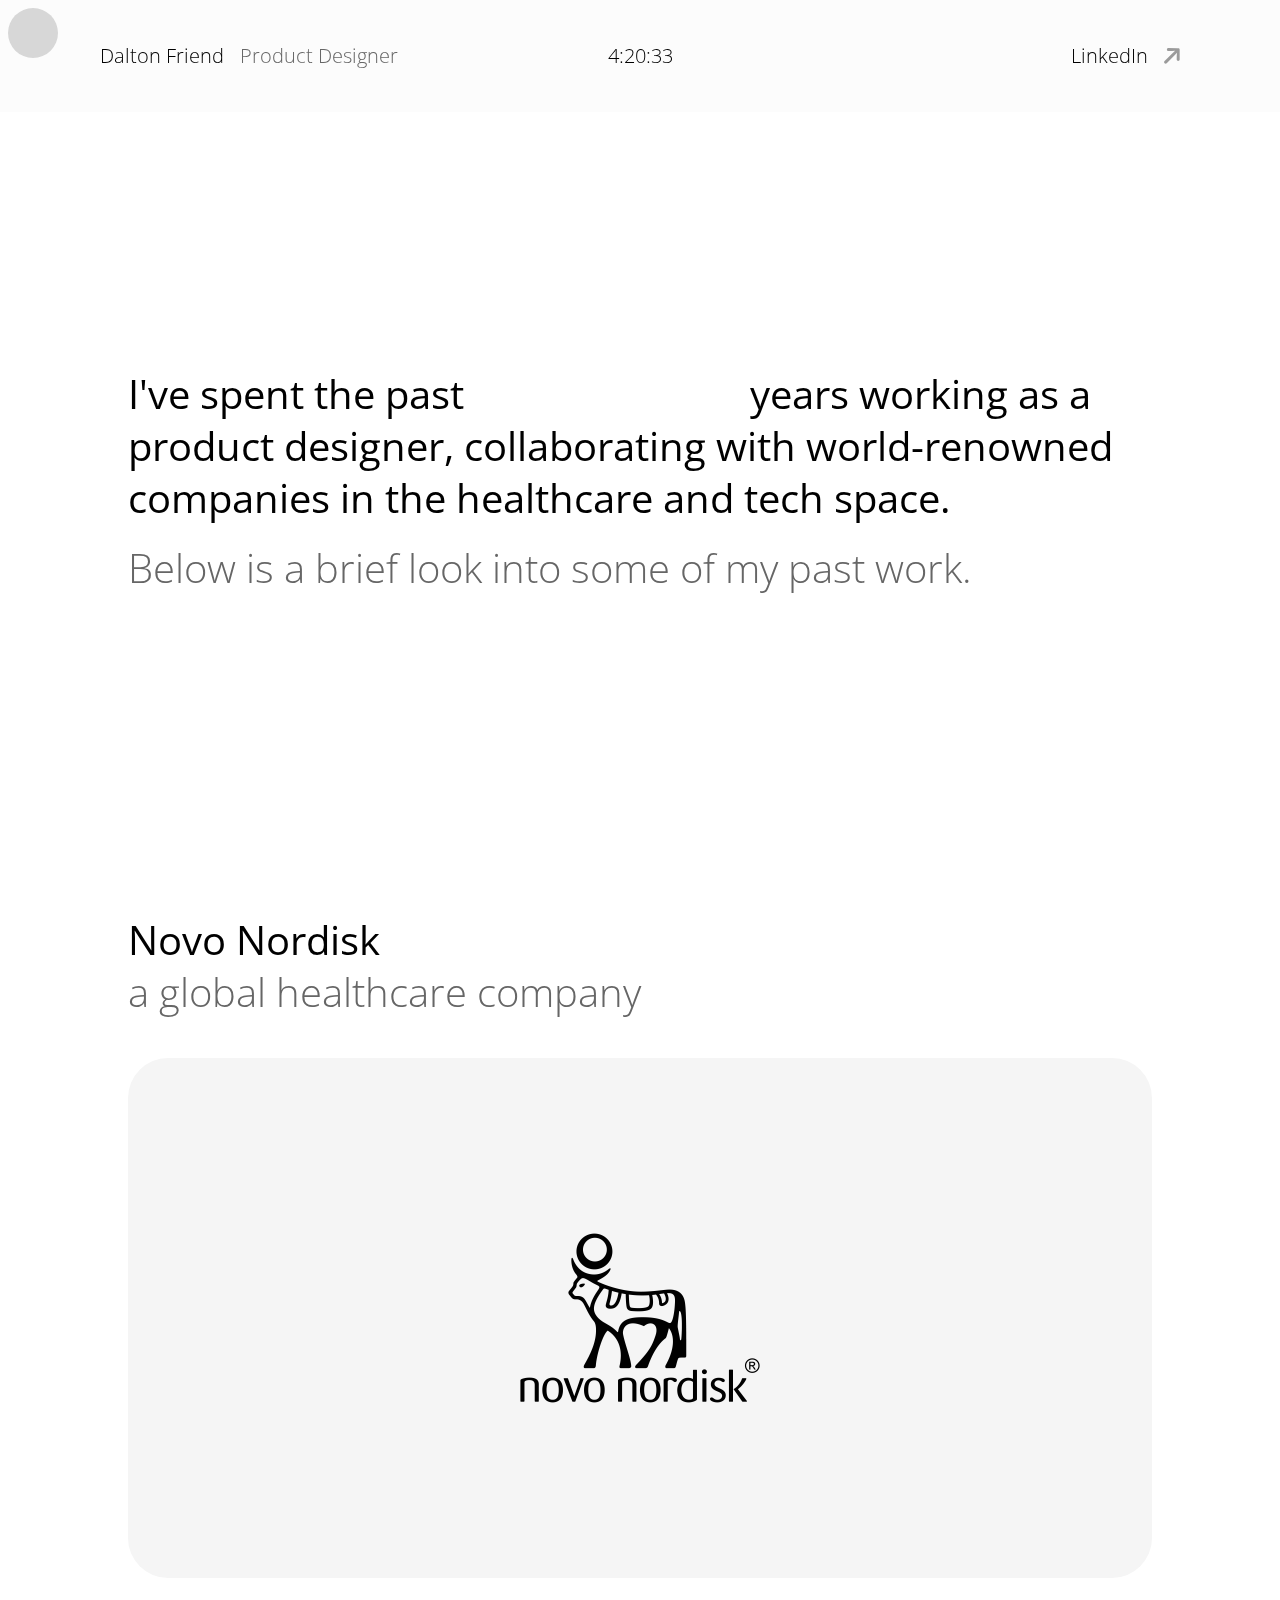
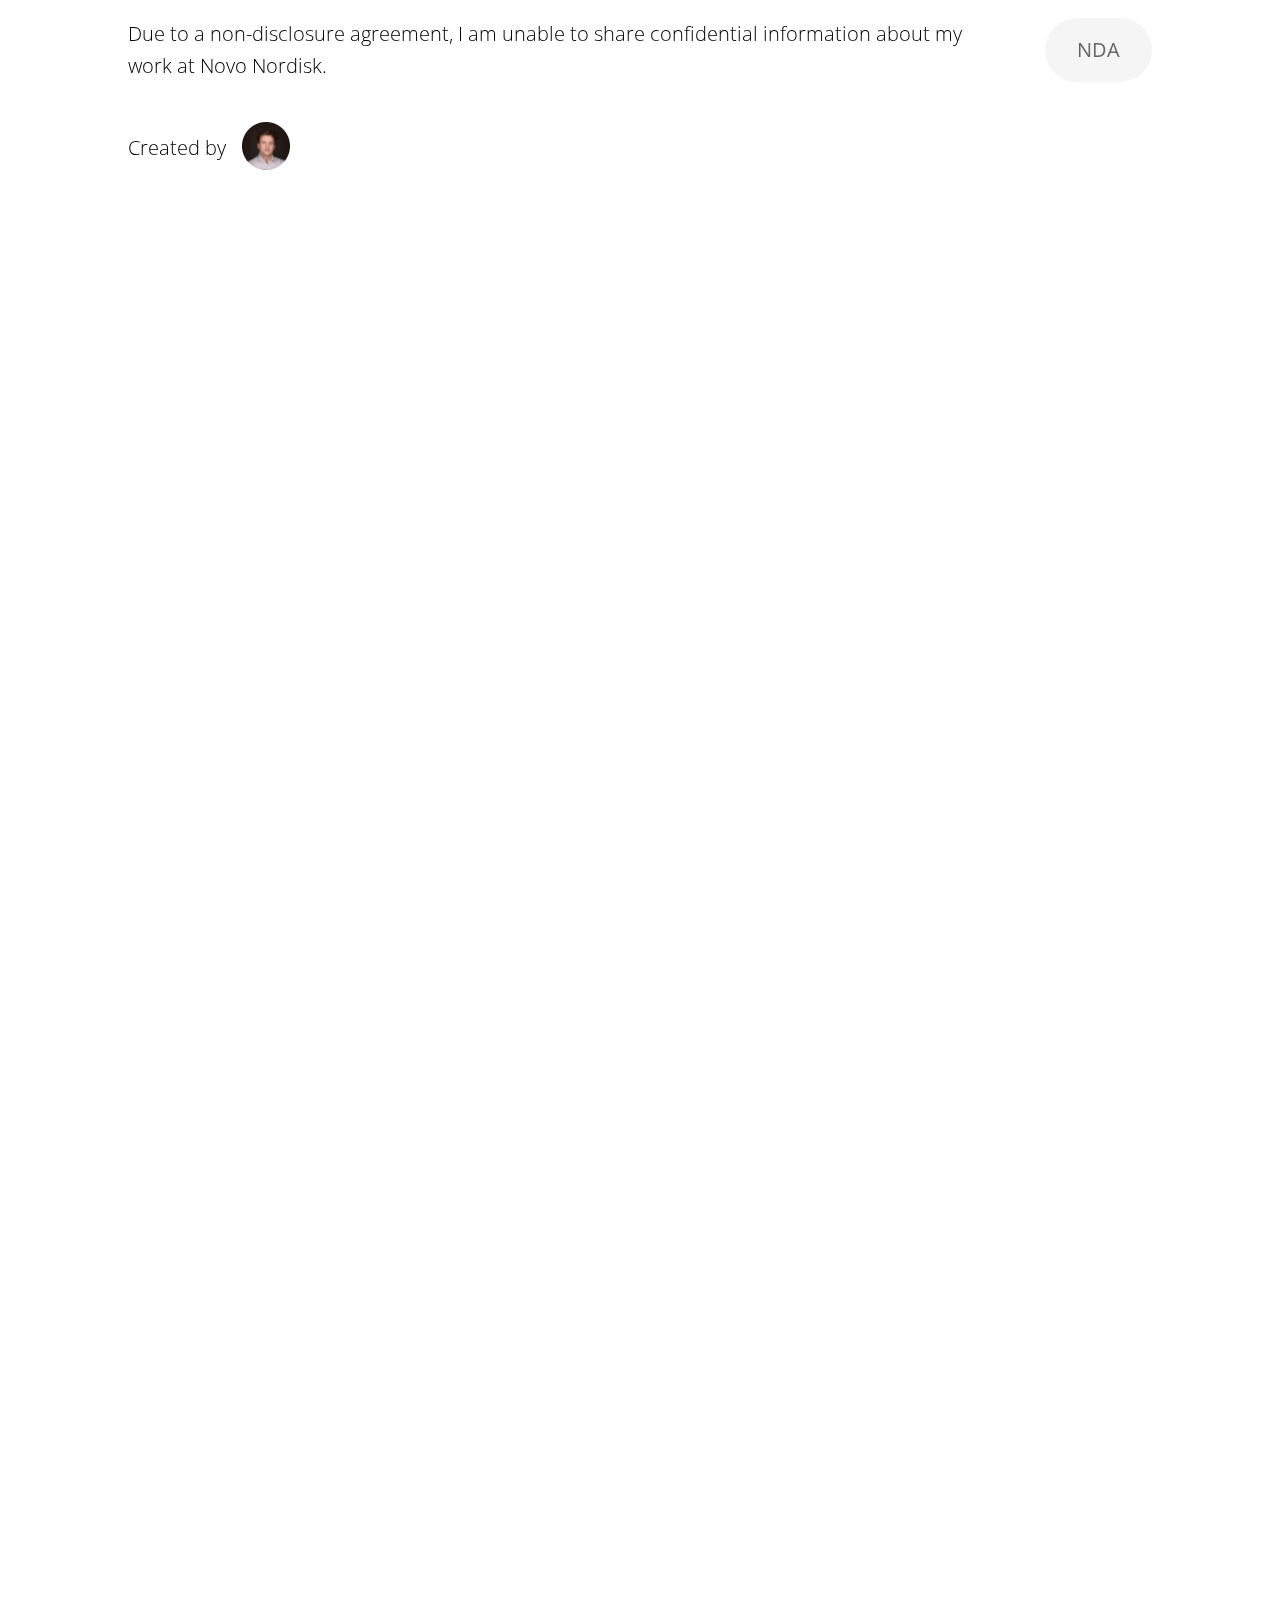
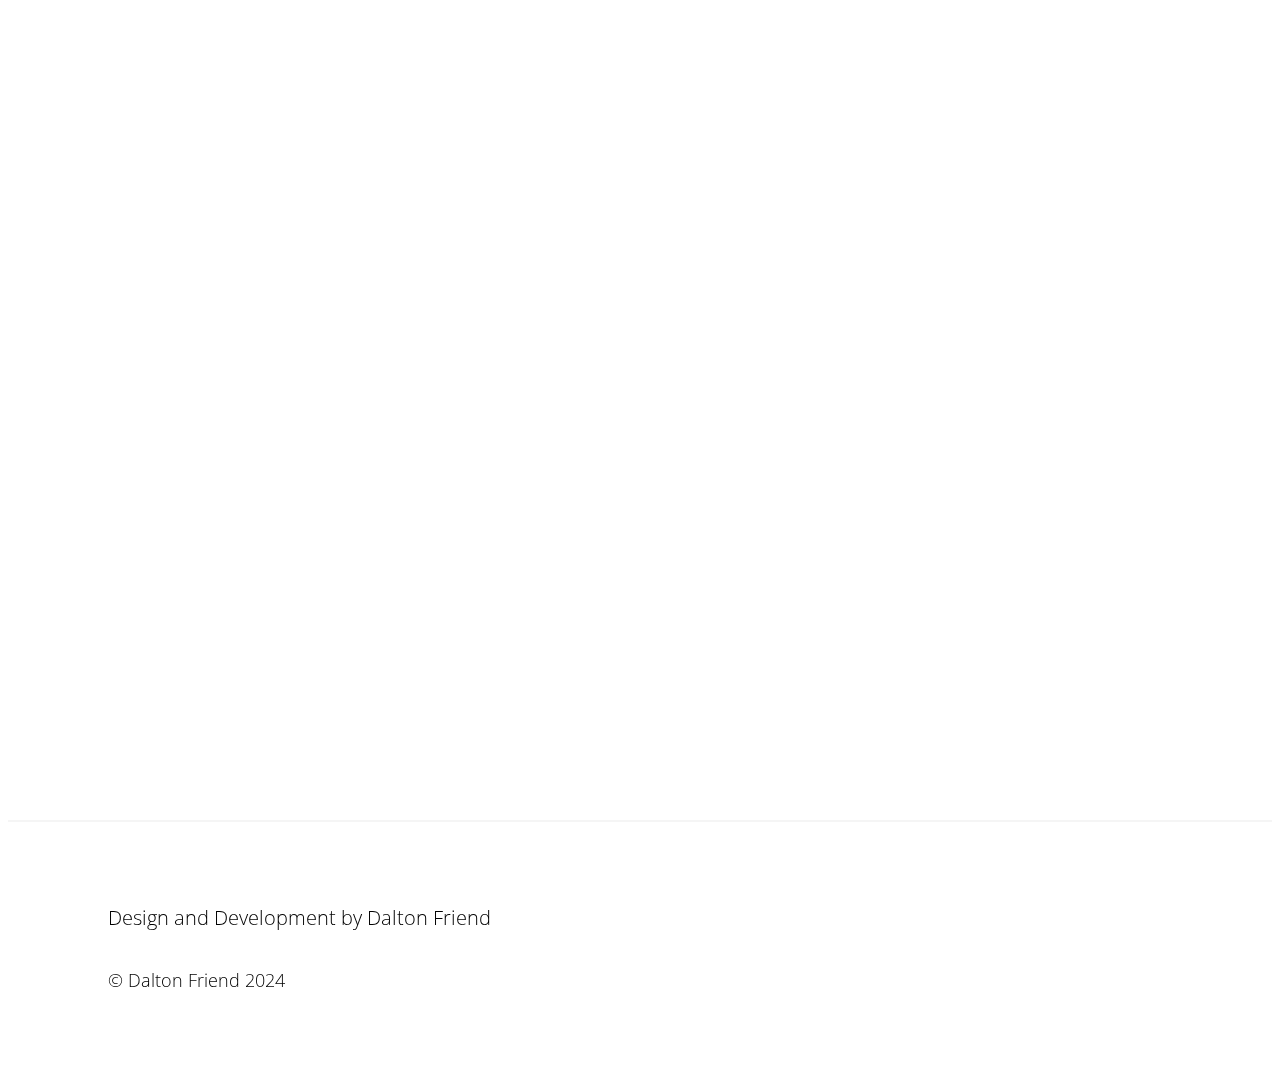
==== index.html @ 9b604842 "4.4" ====
<!DOCTYPE html>

<html lang="en-GB">
  <head>
    <!-- Google tag (gtag.js) -->
    <script
      async
      src="https://www.googletagmanager.com/gtag/js?id=G-5LF47D5W38"
    ></script>
    <script>
      window.dataLayer = window.dataLayer || [];
      function gtag() {
        dataLayer.push(arguments);
      }
      gtag("js", new Date());

      gtag("config", "G-5LF47D5W38");
    </script>

    <meta charset="utf-8" />
    <meta http-equiv="x-ua-compatible" content="ie=edge" />
    <meta name="viewport" content="width=device-width, initial-scale=1" />

    <title>Dalton Friend</title>
    <meta name="description" content="Dalton Friend, Product Designer" />
    <meta name="author" content="Dalton Friend" />
    <link rel="canonical" href="https://daltonfriend.co.uk" />

    <link rel="apple-touch-icon" sizes="180x180" href="General/df.svg" />
    <link rel="icon" type="image/png" sizes="32x32" href="General/df.svg" />
    <link rel="icon" type="image/png" sizes="16x16" href="General/df.svg" />
    <link rel="icon" type="image/png" href="General/df.svg" />
    <link rel="icon" href="General/df.svg">
    <link rel="icon" href="/df.ico" sizes="any">

    <!-- Preload CSS -->
    <link rel="preload" href="CSS.css" as="style" />

    <!-- CSS file -->
    <link rel="stylesheet" href="CSS.css" />

    <!-- Preload JS -->
    <link rel="preload" href="javascript.js" as="script" />

    <!-- Reference JS normally -->
    <script src="javascript.js"></script>

    <!-- Open Graph -->
    <meta property="og:title" content="Dalton Friend" />
    <meta property="og:description" content="Product Designer" />
    <meta property="og:image" content="placeholder" />
    <meta property="og:url" content="https://daltonfriend.co.uk" />
    <meta property="og:site_name" content="Dalton Friend" />

    <!-- Twitter -->
    <meta name="twitter:creator" content="@_DaltonFriend" />
    <meta name="twitter:card" content="summary_large_image" />
    <meta name="twitter:title" content="Dalton Friend" />
    <meta name="twitter:description" content="Product Designer" />
    <meta name="twitter:image" content="placeholder" />

    <!-- LinkedIn -->
    <meta property="linkedin:title" content="Dalton Friend" />
    <meta property="linkedin:image" content="placeholder" />

    <!-- Stylesheet -->
    <link rel="stylesheet" href="CSS.css" />
    <link rel="stylesheet" href="https://unpkg.com/aos@next/dist/aos.css" />
    <script src="./javascript.js"></script>
  </head>

  <body onload="startTime()">
    <div id="circle"></div>

    <header class="header_main">
    <header class="header" aria-labelledby="clock" data-aos="fade-up">
      <div class="header_container" style="display: flex; gap: 16px;">
        <h6 class="black">Dalton Friend</h6>
        <h6 class="dark-grey">Product Designer</h6>
      </div>
      <div class="header_container">
        <div class="header_clock" role="time">
          <time id="time"></time>
        </div>
      </div>
      <div class="header_container" style="float: right">
        <div class="social_container" style="float: right">
          <a
          href="https://uk.linkedin.com/in/daltonfriend"
          id="linkedin-profile"
          target="_blank"
          aria-label="Link to my LinkedIn profile"
          title="Dalton's LinkedIn">
          
            <h6 class="black">LinkedIn</h6>
          </a>

          <div class="arrow_container">
            <img
              class="arrow"
              src="General/arrow.svg"
              alt="External link indicator"
            />
          </div>
        </div>
      </div>
    </header>
  </header>

    <!-- Portfolio -->

    <div class="portfolio" data-aos="zoom-in">
      <div class="intro_title">
        <h1 class="black">I've spent the past <span id="counter"></span> years working as a product designer, collaborating with world-renowned companies in the healthcare and tech space.</h1>
        <script>
                // Counter
                function createCounter() {
  // Set the starting date and time
  const startTime = new Date(2021, 0, 1);

  // Get the current date and time
  const currentTime = new Date();

  // Calculate the difference between current time and start time
  const timeElapsed = currentTime - startTime;

  // Extract individual units (years, months, days, hours, minutes, seconds)
  const years = Math.floor(timeElapsed / (1000 * 60 * 60 * 24 * 365));
  const months = Math.floor((timeElapsed % (1000 * 60 * 60 * 24 * 365)) / (1000 * 60 * 60 * 24 * 30));
  const days = Math.floor((timeElapsed % (1000 * 60 * 60 * 24 * 365)) / (1000 * 60 * 60 * 24));
  const hours = Math.floor((timeElapsed % (1000 * 60 * 60 * 24)) / (1000 * 60 * 60));
  const minutes = Math.floor((timeElapsed % (1000 * 60 * 60)) / (1000 * 60));
  const seconds = Math.floor((timeElapsed % (1000 * 60)) / 1000);

  // Helper function to pad numbers with leading zero if they are less than 10
  const padWithZero = (num) => (num < 10 ? `0${num}` : num);

  // Return the counter string in the format "YYYY,MM,DD,HH,MM,SS"
  return `${years}.${months}${padWithZero(days)}${padWithZero(hours)}${padWithZero(minutes)}${padWithZero(seconds)}`;
}

const counterElement = document.getElementById("counter");

// Update the counter element every second with a separate function
const updateCounter = () => {
  const counterValue = createCounter();
  counterElement.textContent = counterValue;
};

setInterval(updateCounter, 1000);

        </script>
        
        <br>
        <h1 class="dark-grey">Below is a brief look into some of my past work.</h1>
      </div>
      </div>

    <!-- Novo Nordisk -->

    <div class="portfolio" data-aos="zoom-in">
      <div class="intro_title">
        <h1 class="black">Novo Nordisk</h1>
        <h1 class="dark-grey">a global healthcare company</h1>
      </div>

      <img src="General/image-4.png" alt="Novo Image" class="logo_only" id="logo_only"/>

      <div class="content_container">
      <!--   <div class="company_logo">
          <img
            src="General/novologo.svg"
            alt="Novo Nordisk Project Logo"
            object-fit:
            cover;
          />
        </div> -->

        <div class="copy_container">
          <h6>
            Due to a non-disclosure agreement, I am unable to share confidential
            information about my work at Novo Nordisk.
          </h6>

          <div class="created_by_container">
            <h6>Created by</h6>
            <div class="created_by_profile">
              <a href="https://uk.linkedin.com/in/daltonfriend" target="_blank">
                <img
                  src="General/Profile1.png"
                  alt="Dalton"
                  class="profile_pictures"
                  aria-label="Link to my LinkedIn profile"
                />
              </a>
            </div>
          </div>
        </div>

        <button id="ndaButton">NDA</button>

      </div>
    </div>

    <!-- Adaki -->

    <div class="portfolio" data-aos="zoom-in">
      <div class="intro_title">
        <h1 class="black">Adaki</h1>
        <h1 class="dark-grey">
          a web 3 brand and NFT platform built on the Cardano blockchain
        </h1>
      </div>

      <a href="https://dashboard.adaki.io" target="_blank">
        <img src="General/adakihome.png" alt="Adaki Image" class="image_only" />
      </a>

      <div class="content_container">
       <!--  <div class="company_logo">
          <a href="https://dashboard.adaki.io" target="_blank">
            <img src="General/adakilogo.png" alt="Adaki" class="company_logo" />
          </a>
        </div> -->

        <div class="copy_container">
          <h6>
            Significantly enhanced Adaki's valuation and user experience,
            leading initiatives across onboarding, website redesign, staking,
            and game development, driving substantial engagement and brand
            growth.
          </h6>

          <div class="created_by_container">
            <h6>Created by</h6>
            <div class="created_by_profile">
              <a href="https://uk.linkedin.com/in/daltonfriend" target="_blank">
                <img
                  src="General/Profile1.png"
                  alt="Dalton"
                  class="profile_pictures"
                  aria-label="Link to my LinkedIn profile"
                />
              </a>

              <a
                href="https://www.linkedin.com/in/jamesrobertsscott/"
                target="_blank"
              >
                <img
                  src="General/profile2.png"
                  alt="James"
                  class="profile_pictures"
                  object-fit:
                  cover;
                />
              </a>
              <img
                src="General/Profile3.png"
                alt="Michael"
                class="profile_pictures"
                object-fit:
                cover;
              />
            </div>
          </div>
        </div>

        <a href="https://dashboard.adaki.io" target="_blank"
          ><button>Website</button></a
        >
      </div>
    </div>

    <!-- Becton Dickinson -->

    <div class="portfolio" data-aos="zoom-in">
      <div class="intro_title">
        <h1 class="black">Becton Dickinson</h1>
        <h1 class="dark-grey">is a global healthcare technology company</h1>
      </div>

      <a
        href="https://eu.bd.com/emea-peripheral-interventions/workstation/peripheral-arterial-disease/product-selector/index.html"
        target="_blank"
      >
        <img
          src="General/bdpad.png"
          alt="Becton Dickinson Image"
          class="image_only"
        />
      </a>

      <div class="content_container">
       <!--  <div class="company_logo">
          <a
            href="https://eu.bd.com/emea-peripheral-interventions/workstation/peripheral-arterial-disease/product-selector/index.html"
            target="_blank"
          >
            <img
              src="General/bdlogo.svg"
              alt="Becton Dickinson"
              object-fit:
              cover;
            />
          </a>
        </div> -->

        <div class="copy_container">
          <h6>
            Due to a non-disclosure agreement, I am unable to share confidential
            information about my work at Becton Dickinson.
          </h6>

          <div class="created_by_container">
            <h6>Created by</h6>
            <div class="created_by_profile">
              <a href="https://uk.linkedin.com/in/daltonfriend" target="_blank">
                <img
                  src="General/Profile1.png"
                  alt="Dalton"
                  class="profile_pictures"
                  aria-label="Link to my LinkedIn profile"
                />
              </a>

              <a
                href="https://www.linkedin.com/in/jamesrobertsscott/"
                target="_blank"
              >
                <img
                  src="General/profile2.png"
                  alt="James"
                  class="profile_pictures"
                />
              </a>
            </div>
          </div>
        </div>

        <a
          href="https://eu.bd.com/emea-peripheral-interventions/workstation/peripheral-arterial-disease/product-selector/index.html"
          target="_blank"
          ><button>Website</button></a
        >
      </div>
    </div>

    <!-- Cherry -->

    <div class="portfolio" data-aos="zoom-in">
      <div class="intro_title">
        <h1 class="black">Pico (Cherry)</h1>
        <h1 class="dark-grey">is a timesheet management app</h1>
      </div>

      <img src="General/image-1.png" alt="Cherry Image" class="logo_only" />

      <div class="content_container">
       <!--  <div class="company_logo">
          <img src="General/cherrylogo.svg" alt="Cherry" object-fit: cover; />
        </div> -->

        <div class="copy_container">
          <h6>
            Due to a non-disclosure agreement, I am unable to share confidential
            information about my work at Cherry.
          </h6>

          <div class="created_by_container">
            <h6>Created by</h6>
            <div class="created_by_profile">
              <a href="https://uk.linkedin.com/in/daltonfriend" target="_blank">
                <img
                  src="General/Profile1.png"
                  alt="Dalton"
                  class="profile_pictures"
                  aria-label="Link to my LinkedIn profile"
                />
              </a>
            </div>
          </div>
        </div>

        <button id="ndaButton">NDA</button>
      </div>
    </div>

    <!-- CSL Vifor -->

    <div class="portfolio" data-aos="zoom-in">
      <div class="intro_title">
        <h1 class="black">CSL Vifor</h1>
        <h1 class="dark-grey">
          is a global specialty pharmaceuticals company
        </h1>
      </div>

      <img src="General/image-2.png" alt="CSL Vifor Image" class="logo_only" />

      <div class="content_container">
       <!--  <div class="company_logo">
          <img
            src="General/cslviforlogo.svg"
            alt="CSL Vifor"
            object-fit:
            cover;
          />
        </div> -->

        <div class="copy_container">
          <h6>
            Due to a non-disclosure agreement, I am unable to share confidential
            information about my work at CSL Vifor.
          </h6>

          <div class="created_by_container">
            <h6>Created by</h6>
            <div class="created_by_profile">
              <a href="https://uk.linkedin.com/in/daltonfriend" target="_blank">
                <img
                  src="General/Profile1.png"
                  alt="Dalton"
                  class="profile_pictures"
                  aria-label="Link to my LinkedIn profile"
                />
              </a>
            </div>
          </div>
        </div>

        <button id="ndaButton">NDA</button>
      </div>
    </div>

    <!-- Eisai -->

    <div class="portfolio" data-aos="zoom-in">
      <div class="intro_title">
        <h1 class="black">Eisai</h1>
        <h1 class="dark-grey">
          is a global leading research-based pharmaceutical company 
        </h1>
      </div>

      <img src="General/image-3.png" alt="Eisai Image" class="logo_only" />

      <div class="content_container">
     <!--    <div class="company_logo">
          <img src="General/Eisailogo.svg" alt="Eisai" object-fit: cover; />
        </div> -->

        <div class="copy_container">
          <h6>
            Due to a non-disclosure agreement, I am unable to share confidential
            information about my work at Eisai.
          </h6>

          <div class="created_by_container">
            <h6>Created by</h6>
            <div class="created_by_profile">
              <a href="https://uk.linkedin.com/in/daltonfriend" target="_blank">
                <img
                  src="General/Profile1.png"
                  alt="Dalton"
                  class="profile_pictures"
                  aria-label="Link to my LinkedIn profile"
                />
              </a>
            </div>
          </div>
        </div>

        <button id="ndaButton">NDA</button>
      </div>
    </div>

    <!-- Thank you for reading section -->

    <section
      class="outro"
      role="region"
      aria-label="Outro Section"
      data-aos="fade-up"
    >
      <h2>
        Thank you for reading. If you would like to discuss more, share
        feedback, or ask any questions, please get in touch.
      </h2>

      <h6>Contact me on LinkedIn for access to my CV and portfolio of work.</h6>
    </section>

    <!-- Footer -->

    <header class="footer">
      <div class="footer_horizontal_container">
        <div class="container_left">
          <h6>Design and Development by Dalton Friend</h6>
        </div>
      </div>

      <div class="footer_vertical_container">
        <p>© Dalton Friend 2024</p>
      </div>
    </header>

    <script src="https://unpkg.com/aos@next/dist/aos.js"></script>
    <script>
      AOS.init({
        duration: 1400,
        once: true,
      });
    </script>
  </body>
</html>
---- CSS.css ----
@import url("https://fonts.googleapis.com/css?family=Open+Sans");

.viewport {
  -webkit-transform: translatez(0);
  -moz-transform: translatez(0);
  -ms-transform: translatez(0);
  -o-transform: translatez(0);
  transform: translatez(0);
}

body {
  user-select: none; /* Disable text selection */
  -moz-user-select: none;
  -webkit-user-select: none;
  -ms-user-select: none;
  pointer-events: none; /* Disable user interaction */
}

body {
  cursor: none !important;
}

html {
  cursor: none !important;
}

a {
  cursor: none !important;
}

:root {
  --white: #ffffff;
  --black: #000000;
  --dark-grey: #666666;
  --warm-grey: #f5f5f5;
  --mid-grey: #e8e8e8;
  --light-grey: #cccccc;
  --green: #30d158;
  --international-orange: #ff4f00;
  --blue: #007aff;
}

@supports (color: color(display-p3 1 1 1)) {
  :root {
    --white: color(display-p3 1 1 1);
    --black: color(display-p3 0 0 0);
    --dark-grey: color(display-p3 0.4 0.4 0.4);
    --warm-grey: color(
      display-p3 0.96078431372549 0.96078431372549 0.96078431372549
    );
    --mid-grey: color(display-p3 0.90980382 0.90980382 0.90980382);
    --light-grey: color(display-p3 0.8 0.8 0.8);
    --green: color(display-p3 0.18823529 0.819607843137255 0.345098039215686);
    --international-orange: color(display-p3 1 0.309803921568627 0);
    --blue: color(display-p3 0 0.443137254901961 0.964705882352941);
  }
}

/* Styling the cursor circle */
#circle {
  position: fixed;
  width: 50px;
  height: 50px;
  border-radius: 50%;
  pointer-events: none;
  transition: transform 0.4s ease; /* Added transition property */
  backdrop-filter: invert(15%) blur(10px);
  -webkit-backdrop-filter: invert(15%) blur(10px);
}

/* Font styles */
/*
* {
  margin: 0;
  padding: 0;
}
*/

h1 {
  font-family: -apple-system, Open Sans;
  font-weight: 400;
  font-style: normal;
  font-size: 40px;
  line-height: 52px;
  -webkit-transform: perspective(1px) translateZ(0);
  transform: perspective(1px) translateZ(0);
  box-shadow: 0 0 1px rgba(0, 0, 0, 0);
  -webkit-transition-duration: 0.3s;
  transition-duration: 0.3s;
  -webkit-transition-property: transform;
  transition-property: transform;
  padding: 0;
  margin: 0;
}
/*
h1:hover,
h1:focus,
h1:active {
  -webkit-transform: scale(1.02);
  transform: scale(1.02);
} */

h1.black {
  color: var(--black);
}

h1.dark-grey {
  color: var(--dark-grey);
  font-weight: 300;
}

h2 {
  font-family: -apple-system, Open Sans;
  font-weight: 300;
  font-style: normal;
  font-size: 32px;
  line-height: 48px;
  color: var(--black);
  padding: 0;
  margin: 0;
}

h5 {
  font-family: -apple-system, Open Sans;
  font-weight: 400;
  font-style: normal;
  font-size: 20px;
  line-height: 32px;
  color: var(--black);
  padding: 0;
  margin: 0;
}

h6 {
  font-family: -apple-system, Open Sans;
  font-weight: 300;
  font-style: normal;
  font-size: 20px;
  line-height: 32px;
  color: var(--black);
  padding: 0;
  margin: 0;
}

h6.bold {
  font-family: -apple-system, Open Sans;
  font-weight: 600;
  font-style: normal;
  font-size: 20px;
  line-height: 32px;
  color: var(--black);
  padding: 0;
  margin: 0;
}

h6.blue {
  color: var(--blue);
}

h6.dark-grey {
  color: var(--dark-grey);
}

p {
  font-family: -apple-system, Open Sans;
  text-align: left;
  font-weight: 200;
  font-style: normal;
  font-size: 18px;
  line-height: 28px;
  color: var(--black);
  text-decoration: none;
  padding: 0;
  margin: 0;
}

p.dark-grey {
  color: var(--dark-grey);
}

#counter {
  display: inline-block;
  width: 265px; /* Set a fixed width for the counter */
  text-align: center;
  padding-left: 1px;

}

/* Header */

.header_main {
  padding-top: 160px; /* Adjust this value to match your header's height */
}

.header {
  display: flex;
  flex-direction: row;
  align-items: flex-start;
  padding: 40px 100px 40px;
  width: calc(100% - 200px); /* Adjust for 100px padding on each side */
  position: fixed;
  top: 0;
  left: 0;
  z-index: 1000; /* Ensures the header is above other content */
  backdrop-filter: invert(1%) blur(10px);
  -webkit-backdrop-filter: invert(1%) blur(10px); /* For Safari */
}

.header_container {
  width: 100%;
  position: relative;
}

.header_clock {
  float: center;
  width: 100%;
  text-align: center;
  font-family: -apple-system, Open Sans;
  font-weight: 300;
  font-style: normal;
  font-size: 20px;
  color: var(--black);
  line-height: 32px;
}

/* Introduction paragraph */

.intro_title {
  flex-direction: column;
  align-items: flex-start;
  width: 100%;
}

/* Portfolio */

.portfolio {
  display: flex;
  flex-direction: column;
  align-items: flex-start;
  padding: 200px 200px 120px 200px;
  width: 1040px;
  gap: 40px;
  overflow: hidden;
  margin: auto;
}

button {
  display: flex;
  padding: 16px 32px;
  align-items: flex-start;
  gap: 10px;
  border-radius: 100px;
  background: var(--warm-grey);
  border: none;
  font-family: -apple-system, Open Sans;
  font-weight: 400;
  font-style: normal;
  font-size: 20px;
  line-height: 32px;
  color: var(--dark-grey);
  cursor: none;
}

@keyframes wobble {
  0% { transform: translateX(0%); }
  15% { transform: translateX(-25%) rotate(-5deg); }
  30% { transform: translateX(20%) rotate(3deg); }
  45% { transform: translateX(-15%) rotate(-3deg); }
  60% { transform: translateX(10%) rotate(2deg); }
  75% { transform: translateX(-5%) rotate(-1deg); }
  100% { transform: translateX(0%); }
}

#ndaButton:hover, #ndaButton.animate {
  animation: wobble 1.0s ease;
}

button:hover {
  color: var(--black);
}

.company_logo {
  display: flex;
  width: 80px;
  height: 80px;
  object-fit: cover;
}

.created_by_profile {
  display: flex;
  flex-direction: column;
  justify-content: center;
  align-items: center;
  gap: 6px;
  object-fit: cover;
}

.profile_pictures {
  width: 48px;
  height: 48px;
  object-fit: cover;
}

.image_only {
  border-radius: 40px;
  max-width: 100%;
  height: auto;
  object-fit: cover;
}

.image_only {
  transition: transform 0.3s ease; /* Smooth transition for transform property */
  display: inline-block; /* Ensures transform applies as expected */
}

.image_only:hover {
  transform: scale(1.01); /* Slightly enlarges the image */
}

.logo_only {
  border-radius: 40px;
  max-width: 100%;
  height: 520px;
  object-fit: cover;
  transition: transform 0.3s ease; /* Smooth transition for transform property */
  display: inline-block; /* Ensures transform applies as expected */
}

.logo_only:hover {
  transform: scale(1.01); /* Slightly enlarges the image */
}

/* Increase specificity for animation styles */
.logo_only.animate {
  animation: wobble 1s ease-in-out;
  animation-fill-mode: forwards;
  pointer-events: none; /* Disable pointer events during animation */
}

.content_container {
  display: flex;
  align-items: flex-start;
  gap: 40px;
  align-self: stretch;
}

.copy_container {
  display: flex;
  flex-direction: column;
  align-items: flex-start;
  gap: 40px;
  flex: 1 0 0;
  width: auto;
}

.created_by_container {
  display: flex;
  align-items: center;
  gap: 16px;
}

.created_by_profile {
  display: flex;
  flex-direction: row;
  align-items: flex-start;
  width: auto;
  gap: 16px;
}

.created_by_profile img {
  transition: transform 0.4s ease-in-out; /* Define transition properties */
}

.created_by_profile img:hover {
  transform: translateY(-8px); /* Move up -8px on hover */
}

.card_image-hover-zoom {
  filter: invert(0%) sepia(0%) saturate(0%) hue-rotate(227deg) brightness(98%)
    contrast(98%);
}

/* Thank you for reading section */

.outro {
  display: flex;
  flex-direction: column;
  align-items: flex-start;
  padding: 120px 0px 120px 100px;
  gap: 32px;
  width: 800px;
}

/* Footer */

.footer {
  display: flex;
  flex-direction: column;
  align-items: flex-start;
  padding: 80px 100px;
  border-top: 2px solid var(--warm-grey);
  gap: 32px;
}

.footer_horizontal_container {
  width: 100%;
}

.social_container {
  display: flex;
  align-items: center;
  gap: 16px;
}

.arrow_container {
  display: flex;
  justify-content: center;
  align-items: center;
  transition: transform 0.3s ease;
  border-radius: 0;
}

.arrow {
  width: 16px;
  height: 16px;
  transform: rotate(0deg);
  transition: transform 0.3s ease;
  border-radius: 0;
  filter: invert(38%) sepia(15%) saturate(0%) hue-rotate(262deg)
    brightness(101%) contrast(100%);
}

a:link {
  text-decoration: none;
}

.social_container:hover .dark-grey {
  color: var(--blue);
}

.social_container:hover .arrow_container {
  transform: rotate(45deg);
}

.social_container:hover .arrow {
  filter: invert(36%) sepia(39%) saturate(7275%) hue-rotate(200deg)
    brightness(102%) contrast(104%);
}

.social_container:hover .arrow_container .arrow {
  transition: color 0.2s ease-in-out;
  color: var(--blue);
}

.footer_vertical_container {
  width: 100%;
  gap: 32px;
  display: flex;
  flex-direction: column;
}

@media all and (min-width: 845px) and (max-width: 1366px) {
  /* Introduction paragraph */

  /* Portfolio */

  .portfolio {
    display: flex;
    flex-direction: column;
    align-items: flex-start;
    padding: 200px 120px 120px 120px;
    gap: 40px;
    overflow: hidden;
    margin: auto;
    width: auto;
  }

  .image_only {
    max-width: 100%;
  }

  /* Thank you for reading section */

  /* Footer */
}

@media all and (min-width: 300px) and (max-width: 844px) {
  /* Introduction paragraph */

  #circle {
display: none;
visibility: hidden;
  }

  .header {
    display: flex;
    flex-direction: column;
    align-items: flex-start;
    padding: 20px 20px;
    width: calc(100% - 40px); /* Adjust for 100px padding on each side */
  }

  .header_container {
    width: auto;
    position: relative;
    margin: inherit;

  }

  #counter {
    display: inline-block;
    width: 265px; /* Set a fixed width for the counter */
    text-align: left;
    padding-left: 0px;
  }

  .intro {
    padding: 80px 20px 80px 20px;
  }

  .intro_container {
    display: flex;
    flex-direction: column;
    align-items: flex-start;
    gap: 60px;
  }

  .intro_summary {
    padding: 0px;
    border-radius: none;
    border: none;
    max-width: none;
  }

  /* Portfolio */

  .portfolio {
    display: flex;
    flex-direction: column;
    align-items: flex-start;
    padding: 80px 20px 0px 20px;
    width: auto;
  }

  .image_only {
    max-width: 100%;
    border-radius: 20px;
  }

  .logo_only {
    border-radius: 20px;
    max-width: 100%;
    height: auto;
    object-fit: cover;
  }
  
  .content_container {
    display: flex;
    flex-direction: column;
    align-items: flex-start;
    gap: 24px;
    align-self: stretch;
  }

  /* Thank you for reading section */

  .outro {
    padding: 120px 20px 120px 20px;
    max-width: fit-content;
  }

  /* Footer */

  .footer {
    display: flex;
    flex-direction: column;
    align-items: flex-start;
    padding: 60px 20px;
  }

  .footer_horizontal_container {
    display: flex;
    gap: 32px;
    flex-direction: column;
    align-items: flex-start;
  }

  .container_right {
    flex-wrap: wrap;
    gap: 32px;
  }
}
---- CSS.css ----
@import url("https://fonts.googleapis.com/css?family=Open+Sans");

.viewport {
  -webkit-transform: translatez(0);
  -moz-transform: translatez(0);
  -ms-transform: translatez(0);
  -o-transform: translatez(0);
  transform: translatez(0);
}

body {
  user-select: none; /* Disable text selection */
  -moz-user-select: none;
  -webkit-user-select: none;
  -ms-user-select: none;
  pointer-events: none; /* Disable user interaction */
}

body {
  cursor: none !important;
}

html {
  cursor: none !important;
}

a {
  cursor: none !important;
}

:root {
  --white: #ffffff;
  --black: #000000;
  --dark-grey: #666666;
  --warm-grey: #f5f5f5;
  --mid-grey: #e8e8e8;
  --light-grey: #cccccc;
  --green: #30d158;
  --international-orange: #ff4f00;
  --blue: #007aff;
}

@supports (color: color(display-p3 1 1 1)) {
  :root {
    --white: color(display-p3 1 1 1);
    --black: color(display-p3 0 0 0);
    --dark-grey: color(display-p3 0.4 0.4 0.4);
    --warm-grey: color(
      display-p3 0.96078431372549 0.96078431372549 0.96078431372549
    );
    --mid-grey: color(display-p3 0.90980382 0.90980382 0.90980382);
    --light-grey: color(display-p3 0.8 0.8 0.8);
    --green: color(display-p3 0.18823529 0.819607843137255 0.345098039215686);
    --international-orange: color(display-p3 1 0.309803921568627 0);
    --blue: color(display-p3 0 0.443137254901961 0.964705882352941);
  }
}

/* Styling the cursor circle */
#circle {
  position: fixed;
  width: 50px;
  height: 50px;
  border-radius: 50%;
  pointer-events: none;
  transition: transform 0.4s ease; /* Added transition property */
  backdrop-filter: invert(15%) blur(10px);
  -webkit-backdrop-filter: invert(15%) blur(10px);
}

/* Font styles */
/*
* {
  margin: 0;
  padding: 0;
}
*/

h1 {
  font-family: -apple-system, Open Sans;
  font-weight: 400;
  font-style: normal;
  font-size: 40px;
  line-height: 52px;
  -webkit-transform: perspective(1px) translateZ(0);
  transform: perspective(1px) translateZ(0);
  box-shadow: 0 0 1px rgba(0, 0, 0, 0);
  -webkit-transition-duration: 0.3s;
  transition-duration: 0.3s;
  -webkit-transition-property: transform;
  transition-property: transform;
  padding: 0;
  margin: 0;
}
/*
h1:hover,
h1:focus,
h1:active {
  -webkit-transform: scale(1.02);
  transform: scale(1.02);
} */

h1.black {
  color: var(--black);
}

h1.dark-grey {
  color: var(--dark-grey);
  font-weight: 300;
}

h2 {
  font-family: -apple-system, Open Sans;
  font-weight: 300;
  font-style: normal;
  font-size: 32px;
  line-height: 48px;
  color: var(--black);
  padding: 0;
  margin: 0;
}

h5 {
  font-family: -apple-system, Open Sans;
  font-weight: 400;
  font-style: normal;
  font-size: 20px;
  line-height: 32px;
  color: var(--black);
  padding: 0;
  margin: 0;
}

h6 {
  font-family: -apple-system, Open Sans;
  font-weight: 300;
  font-style: normal;
  font-size: 20px;
  line-height: 32px;
  color: var(--black);
  padding: 0;
  margin: 0;
}

h6.bold {
  font-family: -apple-system, Open Sans;
  font-weight: 600;
  font-style: normal;
  font-size: 20px;
  line-height: 32px;
  color: var(--black);
  padding: 0;
  margin: 0;
}

h6.blue {
  color: var(--blue);
}

h6.dark-grey {
  color: var(--dark-grey);
}

p {
  font-family: -apple-system, Open Sans;
  text-align: left;
  font-weight: 200;
  font-style: normal;
  font-size: 18px;
  line-height: 28px;
  color: var(--black);
  text-decoration: none;
  padding: 0;
  margin: 0;
}

p.dark-grey {
  color: var(--dark-grey);
}

#counter {
  display: inline-block;
  width: 265px; /* Set a fixed width for the counter */
  text-align: center;
  padding-left: 1px;

}

/* Header */

.header_main {
  padding-top: 160px; /* Adjust this value to match your header's height */
}

.header {
  display: flex;
  flex-direction: row;
  align-items: flex-start;
  padding: 40px 100px 40px;
  width: calc(100% - 200px); /* Adjust for 100px padding on each side */
  position: fixed;
  top: 0;
  left: 0;
  z-index: 1000; /* Ensures the header is above other content */
  backdrop-filter: invert(1%) blur(10px);
  -webkit-backdrop-filter: invert(1%) blur(10px); /* For Safari */
}

.header_container {
  width: 100%;
  position: relative;
}

.header_clock {
  float: center;
  width: 100%;
  text-align: center;
  font-family: -apple-system, Open Sans;
  font-weight: 300;
  font-style: normal;
  font-size: 20px;
  color: var(--black);
  line-height: 32px;
}

/* Introduction paragraph */

.intro_title {
  flex-direction: column;
  align-items: flex-start;
  width: 100%;
}

/* Portfolio */

.portfolio {
  display: flex;
  flex-direction: column;
  align-items: flex-start;
  padding: 200px 200px 120px 200px;
  width: 1040px;
  gap: 40px;
  overflow: hidden;
  margin: auto;
}

button {
  display: flex;
  padding: 16px 32px;
  align-items: flex-start;
  gap: 10px;
  border-radius: 100px;
  background: var(--warm-grey);
  border: none;
  font-family: -apple-system, Open Sans;
  font-weight: 400;
  font-style: normal;
  font-size: 20px;
  line-height: 32px;
  color: var(--dark-grey);
  cursor: none;
}

@keyframes wobble {
  0% { transform: translateX(0%); }
  15% { transform: translateX(-25%) rotate(-5deg); }
  30% { transform: translateX(20%) rotate(3deg); }
  45% { transform: translateX(-15%) rotate(-3deg); }
  60% { transform: translateX(10%) rotate(2deg); }
  75% { transform: translateX(-5%) rotate(-1deg); }
  100% { transform: translateX(0%); }
}

#ndaButton:hover, #ndaButton.animate {
  animation: wobble 1.0s ease;
}

button:hover {
  color: var(--black);
}

.company_logo {
  display: flex;
  width: 80px;
  height: 80px;
  object-fit: cover;
}

.created_by_profile {
  display: flex;
  flex-direction: column;
  justify-content: center;
  align-items: center;
  gap: 6px;
  object-fit: cover;
}

.profile_pictures {
  width: 48px;
  height: 48px;
  object-fit: cover;
}

.image_only {
  border-radius: 40px;
  max-width: 100%;
  height: auto;
  object-fit: cover;
}

.image_only {
  transition: transform 0.3s ease; /* Smooth transition for transform property */
  display: inline-block; /* Ensures transform applies as expected */
}

.image_only:hover {
  transform: scale(1.01); /* Slightly enlarges the image */
}

.logo_only {
  border-radius: 40px;
  max-width: 100%;
  height: 520px;
  object-fit: cover;
  transition: transform 0.3s ease; /* Smooth transition for transform property */
  display: inline-block; /* Ensures transform applies as expected */
}

.logo_only:hover {
  transform: scale(1.01); /* Slightly enlarges the image */
}

/* Increase specificity for animation styles */
.logo_only.animate {
  animation: wobble 1s ease-in-out;
  animation-fill-mode: forwards;
  pointer-events: none; /* Disable pointer events during animation */
}

.content_container {
  display: flex;
  align-items: flex-start;
  gap: 40px;
  align-self: stretch;
}

.copy_container {
  display: flex;
  flex-direction: column;
  align-items: flex-start;
  gap: 40px;
  flex: 1 0 0;
  width: auto;
}

.created_by_container {
  display: flex;
  align-items: center;
  gap: 16px;
}

.created_by_profile {
  display: flex;
  flex-direction: row;
  align-items: flex-start;
  width: auto;
  gap: 16px;
}

.created_by_profile img {
  transition: transform 0.4s ease-in-out; /* Define transition properties */
}

.created_by_profile img:hover {
  transform: translateY(-8px); /* Move up -8px on hover */
}

.card_image-hover-zoom {
  filter: invert(0%) sepia(0%) saturate(0%) hue-rotate(227deg) brightness(98%)
    contrast(98%);
}

/* Thank you for reading section */

.outro {
  display: flex;
  flex-direction: column;
  align-items: flex-start;
  padding: 120px 0px 120px 100px;
  gap: 32px;
  width: 800px;
}

/* Footer */

.footer {
  display: flex;
  flex-direction: column;
  align-items: flex-start;
  padding: 80px 100px;
  border-top: 2px solid var(--warm-grey);
  gap: 32px;
}

.footer_horizontal_container {
  width: 100%;
}

.social_container {
  display: flex;
  align-items: center;
  gap: 16px;
}

.arrow_container {
  display: flex;
  justify-content: center;
  align-items: center;
  transition: transform 0.3s ease;
  border-radius: 0;
}

.arrow {
  width: 16px;
  height: 16px;
  transform: rotate(0deg);
  transition: transform 0.3s ease;
  border-radius: 0;
  filter: invert(38%) sepia(15%) saturate(0%) hue-rotate(262deg)
    brightness(101%) contrast(100%);
}

a:link {
  text-decoration: none;
}

.social_container:hover .dark-grey {
  color: var(--blue);
}

.social_container:hover .arrow_container {
  transform: rotate(45deg);
}

.social_container:hover .arrow {
  filter: invert(36%) sepia(39%) saturate(7275%) hue-rotate(200deg)
    brightness(102%) contrast(104%);
}

.social_container:hover .arrow_container .arrow {
  transition: color 0.2s ease-in-out;
  color: var(--blue);
}

.footer_vertical_container {
  width: 100%;
  gap: 32px;
  display: flex;
  flex-direction: column;
}

@media all and (min-width: 845px) and (max-width: 1366px) {
  /* Introduction paragraph */

  /* Portfolio */

  .portfolio {
    display: flex;
    flex-direction: column;
    align-items: flex-start;
    padding: 200px 120px 120px 120px;
    gap: 40px;
    overflow: hidden;
    margin: auto;
    width: auto;
  }

  .image_only {
    max-width: 100%;
  }

  /* Thank you for reading section */

  /* Footer */
}

@media all and (min-width: 300px) and (max-width: 844px) {
  /* Introduction paragraph */

  #circle {
display: none;
visibility: hidden;
  }

  .header {
    display: flex;
    flex-direction: column;
    align-items: flex-start;
    padding: 20px 20px;
    width: calc(100% - 40px); /* Adjust for 100px padding on each side */
  }

  .header_container {
    width: auto;
    position: relative;
    margin: inherit;

  }

  #counter {
    display: inline-block;
    width: 265px; /* Set a fixed width for the counter */
    text-align: left;
    padding-left: 0px;
  }

  .intro {
    padding: 80px 20px 80px 20px;
  }

  .intro_container {
    display: flex;
    flex-direction: column;
    align-items: flex-start;
    gap: 60px;
  }

  .intro_summary {
    padding: 0px;
    border-radius: none;
    border: none;
    max-width: none;
  }

  /* Portfolio */

  .portfolio {
    display: flex;
    flex-direction: column;
    align-items: flex-start;
    padding: 80px 20px 0px 20px;
    width: auto;
  }

  .image_only {
    max-width: 100%;
    border-radius: 20px;
  }

  .logo_only {
    border-radius: 20px;
    max-width: 100%;
    height: auto;
    object-fit: cover;
  }
  
  .content_container {
    display: flex;
    flex-direction: column;
    align-items: flex-start;
    gap: 24px;
    align-self: stretch;
  }

  /* Thank you for reading section */

  .outro {
    padding: 120px 20px 120px 20px;
    max-width: fit-content;
  }

  /* Footer */

  .footer {
    display: flex;
    flex-direction: column;
    align-items: flex-start;
    padding: 60px 20px;
  }

  .footer_horizontal_container {
    display: flex;
    gap: 32px;
    flex-direction: column;
    align-items: flex-start;
  }

  .container_right {
    flex-wrap: wrap;
    gap: 32px;
  }
}
---- CSS.css ----
@import url("https://fonts.googleapis.com/css?family=Open+Sans");

.viewport {
  -webkit-transform: translatez(0);
  -moz-transform: translatez(0);
  -ms-transform: translatez(0);
  -o-transform: translatez(0);
  transform: translatez(0);
}

body {
  user-select: none; /* Disable text selection */
  -moz-user-select: none;
  -webkit-user-select: none;
  -ms-user-select: none;
  pointer-events: none; /* Disable user interaction */
}

body {
  cursor: none !important;
}

html {
  cursor: none !important;
}

a {
  cursor: none !important;
}

:root {
  --white: #ffffff;
  --black: #000000;
  --dark-grey: #666666;
  --warm-grey: #f5f5f5;
  --mid-grey: #e8e8e8;
  --light-grey: #cccccc;
  --green: #30d158;
  --international-orange: #ff4f00;
  --blue: #007aff;
}

@supports (color: color(display-p3 1 1 1)) {
  :root {
    --white: color(display-p3 1 1 1);
    --black: color(display-p3 0 0 0);
    --dark-grey: color(display-p3 0.4 0.4 0.4);
    --warm-grey: color(
      display-p3 0.96078431372549 0.96078431372549 0.96078431372549
    );
    --mid-grey: color(display-p3 0.90980382 0.90980382 0.90980382);
    --light-grey: color(display-p3 0.8 0.8 0.8);
    --green: color(display-p3 0.18823529 0.819607843137255 0.345098039215686);
    --international-orange: color(display-p3 1 0.309803921568627 0);
    --blue: color(display-p3 0 0.443137254901961 0.964705882352941);
  }
}

/* Styling the cursor circle */
#circle {
  position: fixed;
  width: 50px;
  height: 50px;
  border-radius: 50%;
  pointer-events: none;
  transition: transform 0.4s ease; /* Added transition property */
  backdrop-filter: invert(15%) blur(10px);
  -webkit-backdrop-filter: invert(15%) blur(10px);
}

/* Font styles */
/*
* {
  margin: 0;
  padding: 0;
}
*/

h1 {
  font-family: -apple-system, Open Sans;
  font-weight: 400;
  font-style: normal;
  font-size: 40px;
  line-height: 52px;
  -webkit-transform: perspective(1px) translateZ(0);
  transform: perspective(1px) translateZ(0);
  box-shadow: 0 0 1px rgba(0, 0, 0, 0);
  -webkit-transition-duration: 0.3s;
  transition-duration: 0.3s;
  -webkit-transition-property: transform;
  transition-property: transform;
  padding: 0;
  margin: 0;
}
/*
h1:hover,
h1:focus,
h1:active {
  -webkit-transform: scale(1.02);
  transform: scale(1.02);
} */

h1.black {
  color: var(--black);
}

h1.dark-grey {
  color: var(--dark-grey);
  font-weight: 300;
}

h2 {
  font-family: -apple-system, Open Sans;
  font-weight: 300;
  font-style: normal;
  font-size: 32px;
  line-height: 48px;
  color: var(--black);
  padding: 0;
  margin: 0;
}

h5 {
  font-family: -apple-system, Open Sans;
  font-weight: 400;
  font-style: normal;
  font-size: 20px;
  line-height: 32px;
  color: var(--black);
  padding: 0;
  margin: 0;
}

h6 {
  font-family: -apple-system, Open Sans;
  font-weight: 300;
  font-style: normal;
  font-size: 20px;
  line-height: 32px;
  color: var(--black);
  padding: 0;
  margin: 0;
}

h6.bold {
  font-family: -apple-system, Open Sans;
  font-weight: 600;
  font-style: normal;
  font-size: 20px;
  line-height: 32px;
  color: var(--black);
  padding: 0;
  margin: 0;
}

h6.blue {
  color: var(--blue);
}

h6.dark-grey {
  color: var(--dark-grey);
}

p {
  font-family: -apple-system, Open Sans;
  text-align: left;
  font-weight: 200;
  font-style: normal;
  font-size: 18px;
  line-height: 28px;
  color: var(--black);
  text-decoration: none;
  padding: 0;
  margin: 0;
}

p.dark-grey {
  color: var(--dark-grey);
}

#counter {
  display: inline-block;
  width: 265px; /* Set a fixed width for the counter */
  text-align: center;
  padding-left: 1px;

}

/* Header */

.header_main {
  padding-top: 160px; /* Adjust this value to match your header's height */
}

.header {
  display: flex;
  flex-direction: row;
  align-items: flex-start;
  padding: 40px 100px 40px;
  width: calc(100% - 200px); /* Adjust for 100px padding on each side */
  position: fixed;
  top: 0;
  left: 0;
  z-index: 1000; /* Ensures the header is above other content */
  backdrop-filter: invert(1%) blur(10px);
  -webkit-backdrop-filter: invert(1%) blur(10px); /* For Safari */
}

.header_container {
  width: 100%;
  position: relative;
}

.header_clock {
  float: center;
  width: 100%;
  text-align: center;
  font-family: -apple-system, Open Sans;
  font-weight: 300;
  font-style: normal;
  font-size: 20px;
  color: var(--black);
  line-height: 32px;
}

/* Introduction paragraph */

.intro_title {
  flex-direction: column;
  align-items: flex-start;
  width: 100%;
}

/* Portfolio */

.portfolio {
  display: flex;
  flex-direction: column;
  align-items: flex-start;
  padding: 200px 200px 120px 200px;
  width: 1040px;
  gap: 40px;
  overflow: hidden;
  margin: auto;
}

button {
  display: flex;
  padding: 16px 32px;
  align-items: flex-start;
  gap: 10px;
  border-radius: 100px;
  background: var(--warm-grey);
  border: none;
  font-family: -apple-system, Open Sans;
  font-weight: 400;
  font-style: normal;
  font-size: 20px;
  line-height: 32px;
  color: var(--dark-grey);
  cursor: none;
}

@keyframes wobble {
  0% { transform: translateX(0%); }
  15% { transform: translateX(-25%) rotate(-5deg); }
  30% { transform: translateX(20%) rotate(3deg); }
  45% { transform: translateX(-15%) rotate(-3deg); }
  60% { transform: translateX(10%) rotate(2deg); }
  75% { transform: translateX(-5%) rotate(-1deg); }
  100% { transform: translateX(0%); }
}

#ndaButton:hover, #ndaButton.animate {
  animation: wobble 1.0s ease;
}

button:hover {
  color: var(--black);
}

.company_logo {
  display: flex;
  width: 80px;
  height: 80px;
  object-fit: cover;
}

.created_by_profile {
  display: flex;
  flex-direction: column;
  justify-content: center;
  align-items: center;
  gap: 6px;
  object-fit: cover;
}

.profile_pictures {
  width: 48px;
  height: 48px;
  object-fit: cover;
}

.image_only {
  border-radius: 40px;
  max-width: 100%;
  height: auto;
  object-fit: cover;
}

.image_only {
  transition: transform 0.3s ease; /* Smooth transition for transform property */
  display: inline-block; /* Ensures transform applies as expected */
}

.image_only:hover {
  transform: scale(1.01); /* Slightly enlarges the image */
}

.logo_only {
  border-radius: 40px;
  max-width: 100%;
  height: 520px;
  object-fit: cover;
  transition: transform 0.3s ease; /* Smooth transition for transform property */
  display: inline-block; /* Ensures transform applies as expected */
}

.logo_only:hover {
  transform: scale(1.01); /* Slightly enlarges the image */
}

/* Increase specificity for animation styles */
.logo_only.animate {
  animation: wobble 1s ease-in-out;
  animation-fill-mode: forwards;
  pointer-events: none; /* Disable pointer events during animation */
}

.content_container {
  display: flex;
  align-items: flex-start;
  gap: 40px;
  align-self: stretch;
}

.copy_container {
  display: flex;
  flex-direction: column;
  align-items: flex-start;
  gap: 40px;
  flex: 1 0 0;
  width: auto;
}

.created_by_container {
  display: flex;
  align-items: center;
  gap: 16px;
}

.created_by_profile {
  display: flex;
  flex-direction: row;
  align-items: flex-start;
  width: auto;
  gap: 16px;
}

.created_by_profile img {
  transition: transform 0.4s ease-in-out; /* Define transition properties */
}

.created_by_profile img:hover {
  transform: translateY(-8px); /* Move up -8px on hover */
}

.card_image-hover-zoom {
  filter: invert(0%) sepia(0%) saturate(0%) hue-rotate(227deg) brightness(98%)
    contrast(98%);
}

/* Thank you for reading section */

.outro {
  display: flex;
  flex-direction: column;
  align-items: flex-start;
  padding: 120px 0px 120px 100px;
  gap: 32px;
  width: 800px;
}

/* Footer */

.footer {
  display: flex;
  flex-direction: column;
  align-items: flex-start;
  padding: 80px 100px;
  border-top: 2px solid var(--warm-grey);
  gap: 32px;
}

.footer_horizontal_container {
  width: 100%;
}

.social_container {
  display: flex;
  align-items: center;
  gap: 16px;
}

.arrow_container {
  display: flex;
  justify-content: center;
  align-items: center;
  transition: transform 0.3s ease;
  border-radius: 0;
}

.arrow {
  width: 16px;
  height: 16px;
  transform: rotate(0deg);
  transition: transform 0.3s ease;
  border-radius: 0;
  filter: invert(38%) sepia(15%) saturate(0%) hue-rotate(262deg)
    brightness(101%) contrast(100%);
}

a:link {
  text-decoration: none;
}

.social_container:hover .dark-grey {
  color: var(--blue);
}

.social_container:hover .arrow_container {
  transform: rotate(45deg);
}

.social_container:hover .arrow {
  filter: invert(36%) sepia(39%) saturate(7275%) hue-rotate(200deg)
    brightness(102%) contrast(104%);
}

.social_container:hover .arrow_container .arrow {
  transition: color 0.2s ease-in-out;
  color: var(--blue);
}

.footer_vertical_container {
  width: 100%;
  gap: 32px;
  display: flex;
  flex-direction: column;
}

@media all and (min-width: 845px) and (max-width: 1366px) {
  /* Introduction paragraph */

  /* Portfolio */

  .portfolio {
    display: flex;
    flex-direction: column;
    align-items: flex-start;
    padding: 200px 120px 120px 120px;
    gap: 40px;
    overflow: hidden;
    margin: auto;
    width: auto;
  }

  .image_only {
    max-width: 100%;
  }

  /* Thank you for reading section */

  /* Footer */
}

@media all and (min-width: 300px) and (max-width: 844px) {
  /* Introduction paragraph */

  #circle {
display: none;
visibility: hidden;
  }

  .header {
    display: flex;
    flex-direction: column;
    align-items: flex-start;
    padding: 20px 20px;
    width: calc(100% - 40px); /* Adjust for 100px padding on each side */
  }

  .header_container {
    width: auto;
    position: relative;
    margin: inherit;

  }

  #counter {
    display: inline-block;
    width: 265px; /* Set a fixed width for the counter */
    text-align: left;
    padding-left: 0px;
  }

  .intro {
    padding: 80px 20px 80px 20px;
  }

  .intro_container {
    display: flex;
    flex-direction: column;
    align-items: flex-start;
    gap: 60px;
  }

  .intro_summary {
    padding: 0px;
    border-radius: none;
    border: none;
    max-width: none;
  }

  /* Portfolio */

  .portfolio {
    display: flex;
    flex-direction: column;
    align-items: flex-start;
    padding: 80px 20px 0px 20px;
    width: auto;
  }

  .image_only {
    max-width: 100%;
    border-radius: 20px;
  }

  .logo_only {
    border-radius: 20px;
    max-width: 100%;
    height: auto;
    object-fit: cover;
  }
  
  .content_container {
    display: flex;
    flex-direction: column;
    align-items: flex-start;
    gap: 24px;
    align-self: stretch;
  }

  /* Thank you for reading section */

  .outro {
    padding: 120px 20px 120px 20px;
    max-width: fit-content;
  }

  /* Footer */

  .footer {
    display: flex;
    flex-direction: column;
    align-items: flex-start;
    padding: 60px 20px;
  }

  .footer_horizontal_container {
    display: flex;
    gap: 32px;
    flex-direction: column;
    align-items: flex-start;
  }

  .container_right {
    flex-wrap: wrap;
    gap: 32px;
  }
}
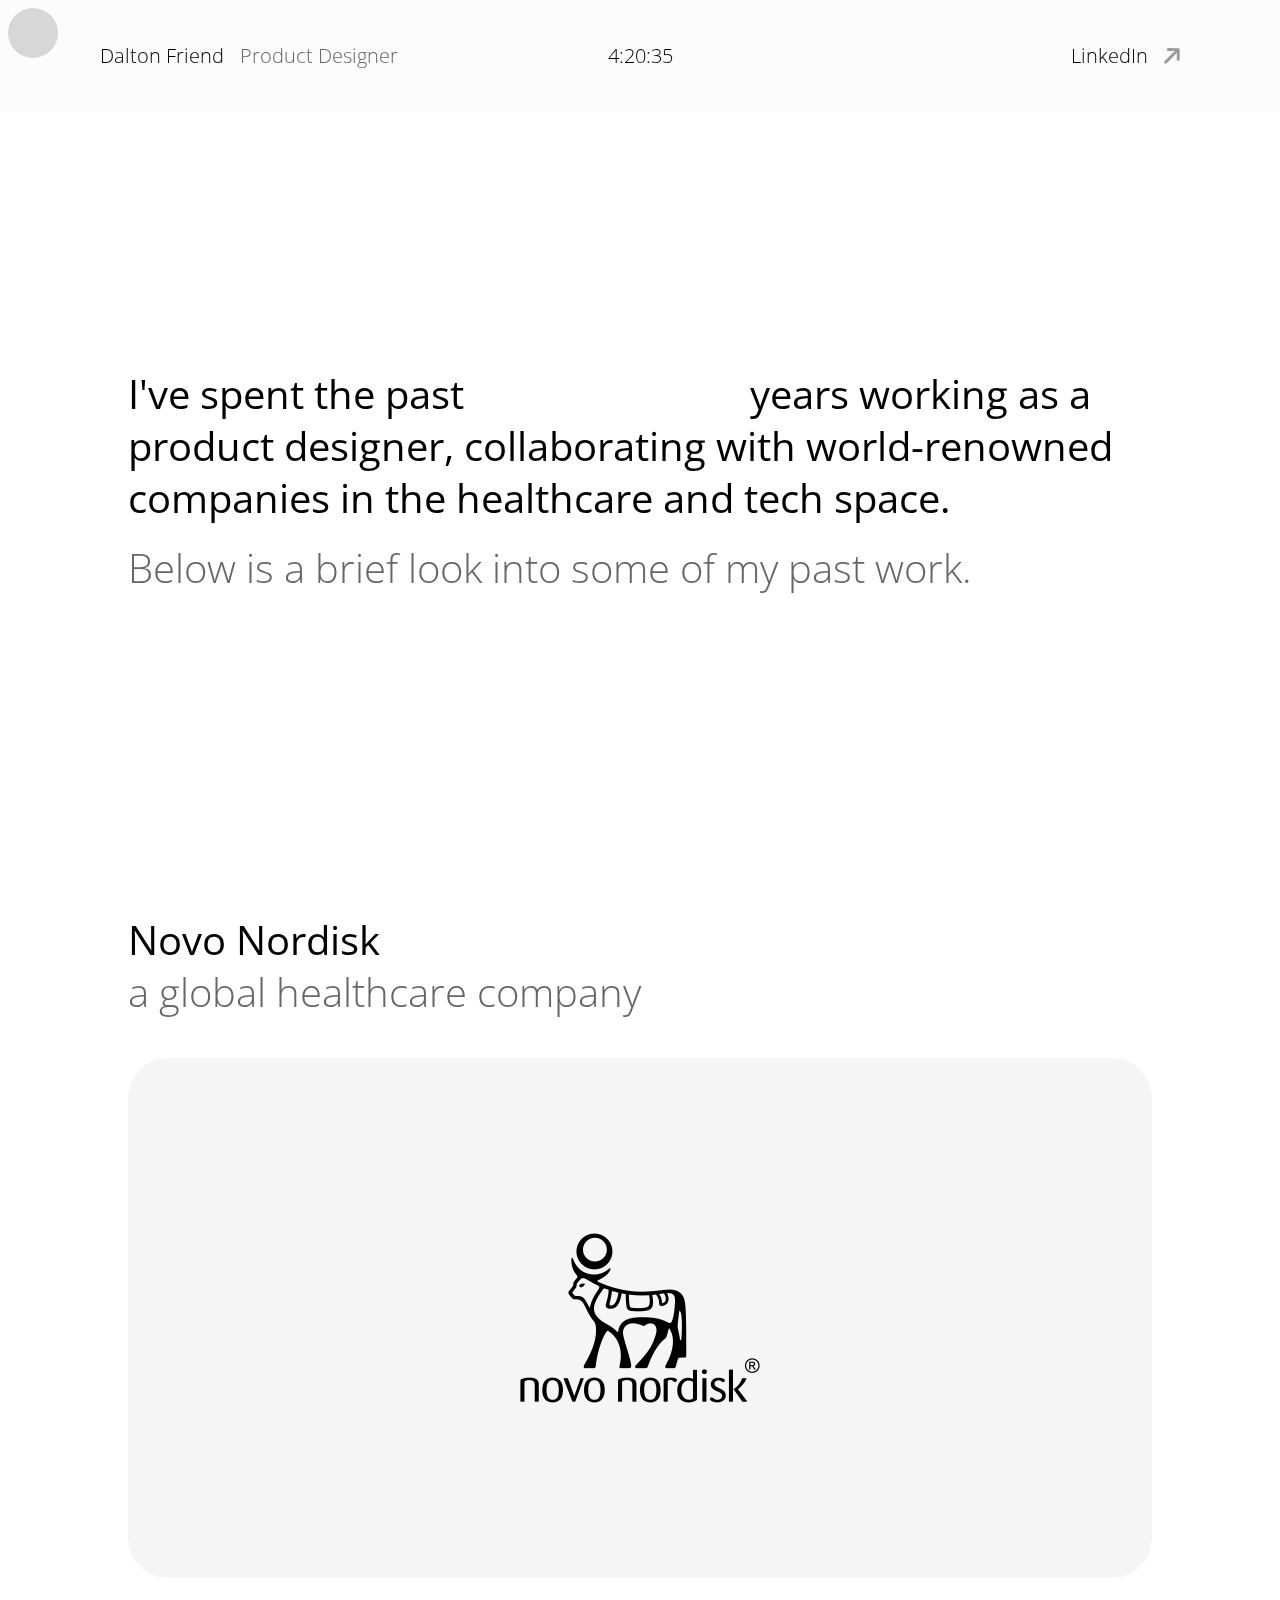
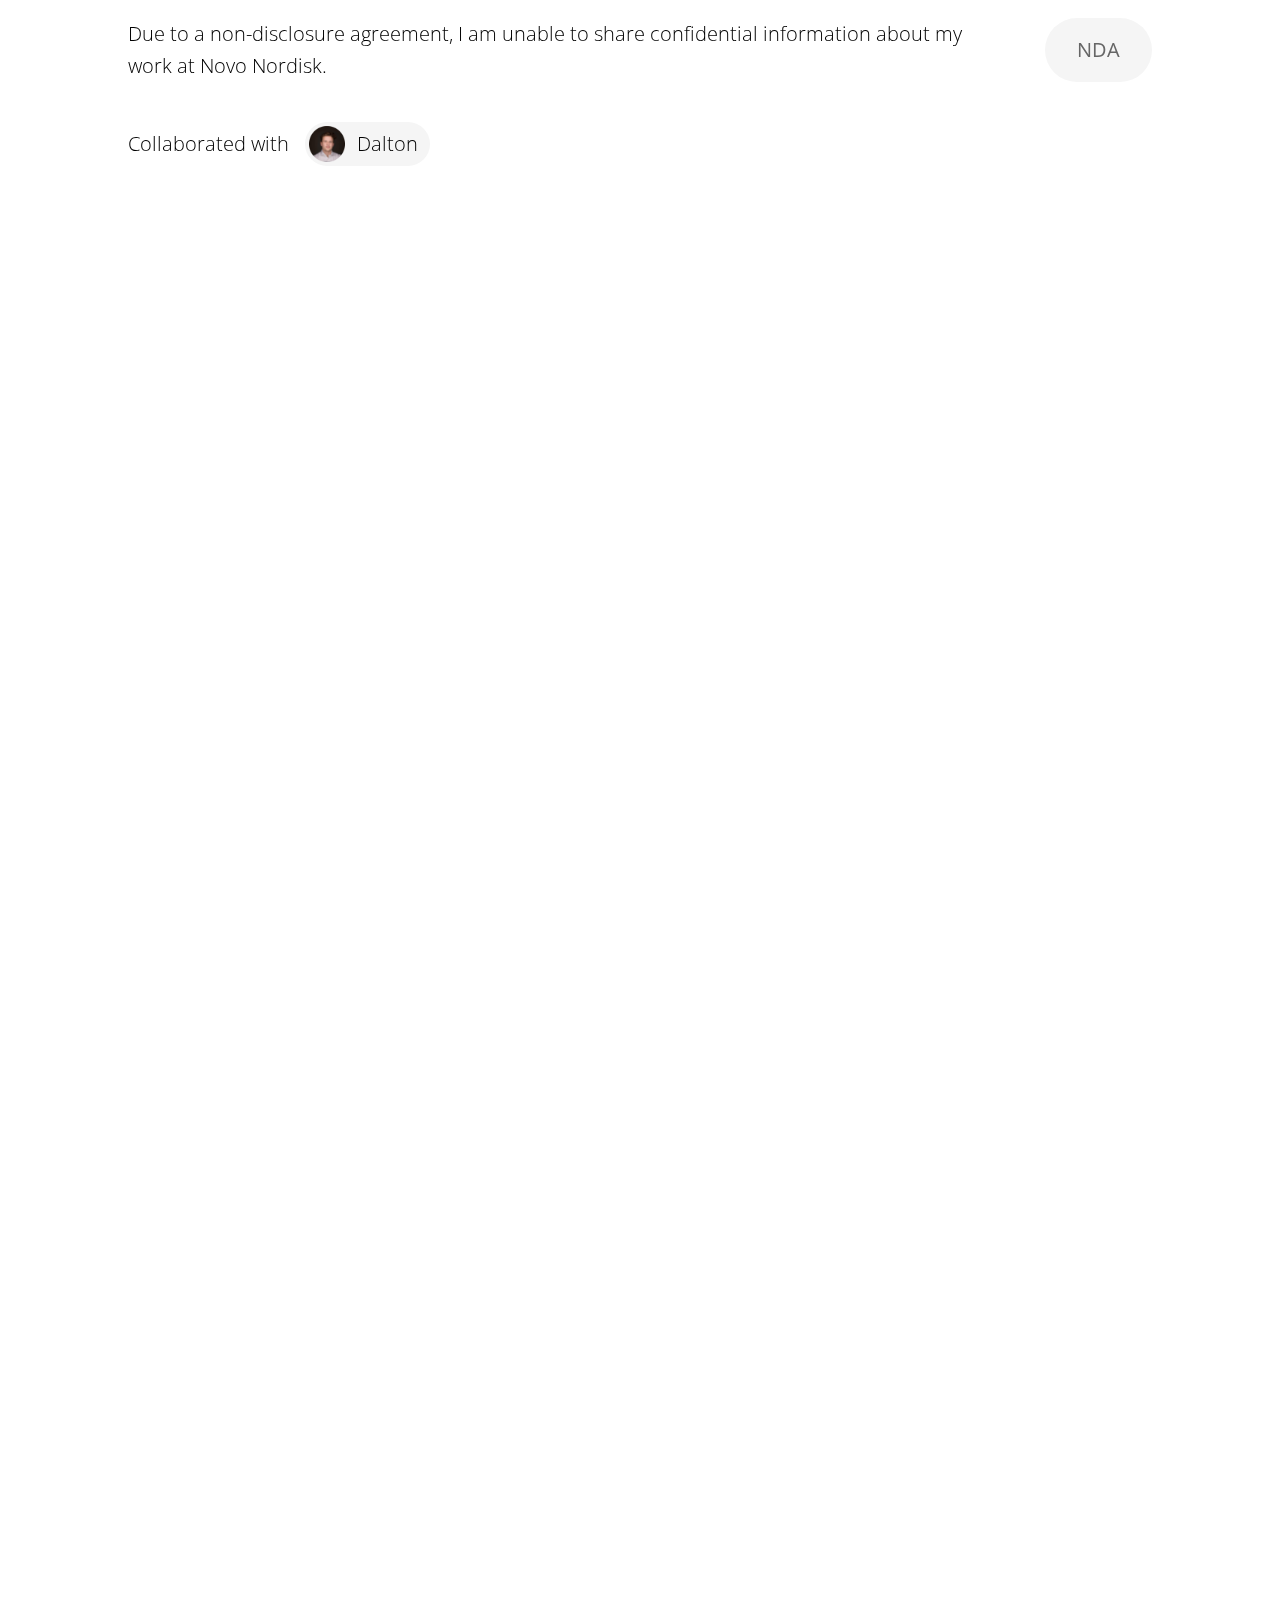
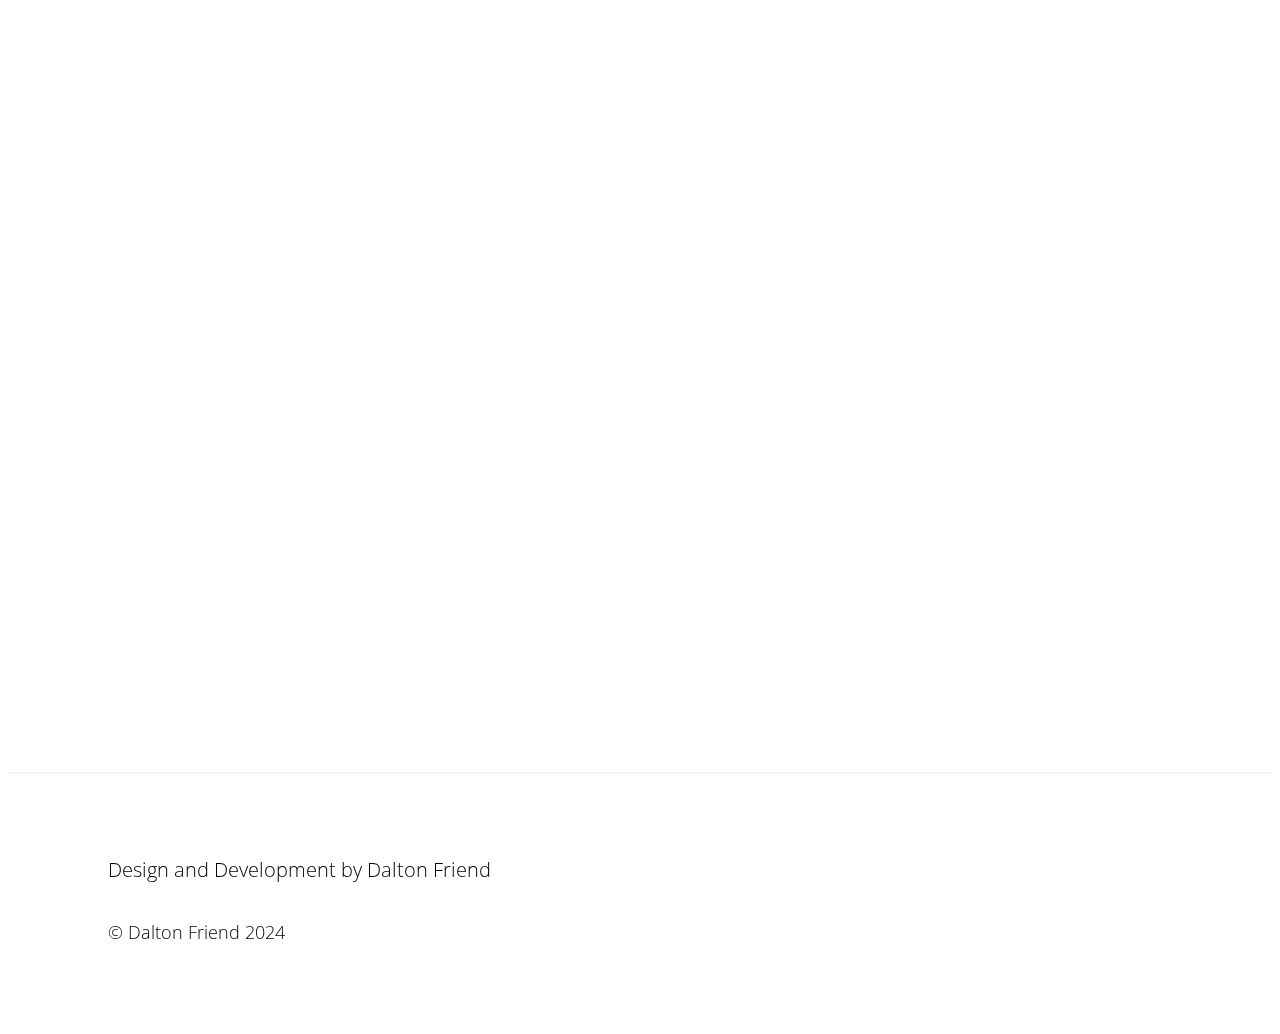
==== commit da78509f: "4.4.1" ====
--- a/index.html
+++ b/index.html
@@ -183,9 +183,9 @@
           </h6>
 
           <div class="created_by_container">
-            <h6>Created by</h6>
-            <div class="created_by_profile">
-              <a href="https://uk.linkedin.com/in/daltonfriend" target="_blank">
+            <h6>Collaborated with</h6>
+            <div class="created_by_profile">
+              <a href="https://uk.linkedin.com/in/daltonfriend" target="_blank" class="profile_pictures">
                 <img
                   src="General/Profile1.png"
                   alt="Dalton"
@@ -193,6 +193,9 @@
                   aria-label="Link to my LinkedIn profile"
                 />
               </a>
+              <h6>
+                Dalton
+              </h6>
             </div>
           </div>
         </div>
@@ -232,9 +235,9 @@
           </h6>
 
           <div class="created_by_container">
-            <h6>Created by</h6>
-            <div class="created_by_profile">
-              <a href="https://uk.linkedin.com/in/daltonfriend" target="_blank">
+            <h6>Collaborated with</h6>
+            <div class="created_by_profile">
+              <a href="https://uk.linkedin.com/in/daltonfriend" target="_blank" class="profile_pictures">
                 <img
                   src="General/Profile1.png"
                   alt="Dalton"
@@ -242,27 +245,40 @@
                   aria-label="Link to my LinkedIn profile"
                 />
               </a>
-
-              <a
-                href="https://www.linkedin.com/in/jamesrobertsscott/"
-                target="_blank"
-              >
-                <img
-                  src="General/profile2.png"
-                  alt="James"
-                  class="profile_pictures"
-                  object-fit:
-                  cover;
-                />
-              </a>
-              <img
+              <h6>
+                Dalton
+              </h6>
+            </div>
+
+            <div class="created_by_profile">
+              <a href="https://www.linkedin.com/in/jamesrobertsscott/" target="_blank" class="profile_pictures">
+                <img
+                src="General/profile2.png"
+                alt="James"
+                class="profile_pictures"
+                object-fit:
+                cover;
+                />
+              </a>
+              <h6>
+                James
+              </h6>
+            </div>
+
+            <div class="created_by_profile">
+                <img
                 src="General/Profile3.png"
                 alt="Michael"
                 class="profile_pictures"
                 object-fit:
                 cover;
-              />
-            </div>
+                />
+              <h6>
+                Mixu
+              </h6>
+            </div>
+
+
           </div>
         </div>
 
@@ -313,9 +329,9 @@
           </h6>
 
           <div class="created_by_container">
-            <h6>Created by</h6>
-            <div class="created_by_profile">
-              <a href="https://uk.linkedin.com/in/daltonfriend" target="_blank">
+            <h6>Collaborated with</h6>
+            <div class="created_by_profile">
+              <a href="https://uk.linkedin.com/in/daltonfriend" target="_blank" class="profile_pictures">
                 <img
                   src="General/Profile1.png"
                   alt="Dalton"
@@ -323,17 +339,24 @@
                   aria-label="Link to my LinkedIn profile"
                 />
               </a>
-
-              <a
-                href="https://www.linkedin.com/in/jamesrobertsscott/"
-                target="_blank"
-              >
-                <img
-                  src="General/profile2.png"
-                  alt="James"
-                  class="profile_pictures"
-                />
-              </a>
+              <h6>
+                Dalton
+              </h6>
+            </div>
+
+            <div class="created_by_profile">
+              <a href="https://www.linkedin.com/in/jamesrobertsscott/" target="_blank" class="profile_pictures">
+                <img
+                src="General/profile2.png"
+                alt="James"
+                class="profile_pictures"
+                object-fit:
+                cover;
+                />
+              </a>
+              <h6>
+                James
+              </h6>
             </div>
           </div>
         </div>
@@ -368,9 +391,9 @@
           </h6>
 
           <div class="created_by_container">
-            <h6>Created by</h6>
-            <div class="created_by_profile">
-              <a href="https://uk.linkedin.com/in/daltonfriend" target="_blank">
+            <h6>Collaborated with</h6>
+            <div class="created_by_profile">
+              <a href="https://uk.linkedin.com/in/daltonfriend" target="_blank" class="profile_pictures">
                 <img
                   src="General/Profile1.png"
                   alt="Dalton"
@@ -378,7 +401,11 @@
                   aria-label="Link to my LinkedIn profile"
                 />
               </a>
-            </div>
+              <h6>
+                Dalton
+              </h6>
+            </div>
+
           </div>
         </div>
 
@@ -415,9 +442,9 @@
           </h6>
 
           <div class="created_by_container">
-            <h6>Created by</h6>
-            <div class="created_by_profile">
-              <a href="https://uk.linkedin.com/in/daltonfriend" target="_blank">
+            <h6>Collaborated with</h6>
+            <div class="created_by_profile">
+              <a href="https://uk.linkedin.com/in/daltonfriend" target="_blank" class="profile_pictures">
                 <img
                   src="General/Profile1.png"
                   alt="Dalton"
@@ -425,6 +452,9 @@
                   aria-label="Link to my LinkedIn profile"
                 />
               </a>
+              <h6>
+                Dalton
+              </h6>
             </div>
           </div>
         </div>
@@ -457,9 +487,9 @@
           </h6>
 
           <div class="created_by_container">
-            <h6>Created by</h6>
-            <div class="created_by_profile">
-              <a href="https://uk.linkedin.com/in/daltonfriend" target="_blank">
+            <h6>Collaborated with</h6>
+            <div class="created_by_profile">
+              <a href="https://uk.linkedin.com/in/daltonfriend" target="_blank" class="profile_pictures">
                 <img
                   src="General/Profile1.png"
                   alt="Dalton"
@@ -467,6 +497,9 @@
                   aria-label="Link to my LinkedIn profile"
                 />
               </a>
+              <h6>
+                Dalton
+              </h6>
             </div>
           </div>
         </div>
--- a/CSS.css
+++ b/CSS.css
@@ -286,21 +286,6 @@
   object-fit: cover;
 }
 
-.created_by_profile {
-  display: flex;
-  flex-direction: column;
-  justify-content: center;
-  align-items: center;
-  gap: 6px;
-  object-fit: cover;
-}
-
-.profile_pictures {
-  width: 48px;
-  height: 48px;
-  object-fit: cover;
-}
-
 .image_only {
   border-radius: 40px;
   max-width: 100%;
@@ -359,19 +344,28 @@
   gap: 16px;
 }
 
+.profile_pictures {
+  width: 36px;
+  height: 36px;
+  object-fit: cover;
+}
+
 .created_by_profile {
   display: flex;
   flex-direction: row;
-  align-items: flex-start;
-  width: auto;
-  gap: 16px;
-}
-
-.created_by_profile img {
+  align-items: center;
+  gap: 12px;
+  object-fit: cover;
+  padding: 4px 12px 4px 4px;
+  background-color: var(--warm-grey);
+  border-radius: 100px;
+}
+
+.created_by_profile {
   transition: transform 0.4s ease-in-out; /* Define transition properties */
 }
 
-.created_by_profile img:hover {
+.created_by_profile:hover {
   transform: translateY(-8px); /* Move up -8px on hover */
 }
 
--- a/CSS.css
+++ b/CSS.css
@@ -286,21 +286,6 @@
   object-fit: cover;
 }
 
-.created_by_profile {
-  display: flex;
-  flex-direction: column;
-  justify-content: center;
-  align-items: center;
-  gap: 6px;
-  object-fit: cover;
-}
-
-.profile_pictures {
-  width: 48px;
-  height: 48px;
-  object-fit: cover;
-}
-
 .image_only {
   border-radius: 40px;
   max-width: 100%;
@@ -359,19 +344,28 @@
   gap: 16px;
 }
 
+.profile_pictures {
+  width: 36px;
+  height: 36px;
+  object-fit: cover;
+}
+
 .created_by_profile {
   display: flex;
   flex-direction: row;
-  align-items: flex-start;
-  width: auto;
-  gap: 16px;
-}
-
-.created_by_profile img {
+  align-items: center;
+  gap: 12px;
+  object-fit: cover;
+  padding: 4px 12px 4px 4px;
+  background-color: var(--warm-grey);
+  border-radius: 100px;
+}
+
+.created_by_profile {
   transition: transform 0.4s ease-in-out; /* Define transition properties */
 }
 
-.created_by_profile img:hover {
+.created_by_profile:hover {
   transform: translateY(-8px); /* Move up -8px on hover */
 }
 
--- a/CSS.css
+++ b/CSS.css
@@ -286,21 +286,6 @@
   object-fit: cover;
 }
 
-.created_by_profile {
-  display: flex;
-  flex-direction: column;
-  justify-content: center;
-  align-items: center;
-  gap: 6px;
-  object-fit: cover;
-}
-
-.profile_pictures {
-  width: 48px;
-  height: 48px;
-  object-fit: cover;
-}
-
 .image_only {
   border-radius: 40px;
   max-width: 100%;
@@ -359,19 +344,28 @@
   gap: 16px;
 }
 
+.profile_pictures {
+  width: 36px;
+  height: 36px;
+  object-fit: cover;
+}
+
 .created_by_profile {
   display: flex;
   flex-direction: row;
-  align-items: flex-start;
-  width: auto;
-  gap: 16px;
-}
-
-.created_by_profile img {
+  align-items: center;
+  gap: 12px;
+  object-fit: cover;
+  padding: 4px 12px 4px 4px;
+  background-color: var(--warm-grey);
+  border-radius: 100px;
+}
+
+.created_by_profile {
   transition: transform 0.4s ease-in-out; /* Define transition properties */
 }
 
-.created_by_profile img:hover {
+.created_by_profile:hover {
   transform: translateY(-8px); /* Move up -8px on hover */
 }
 
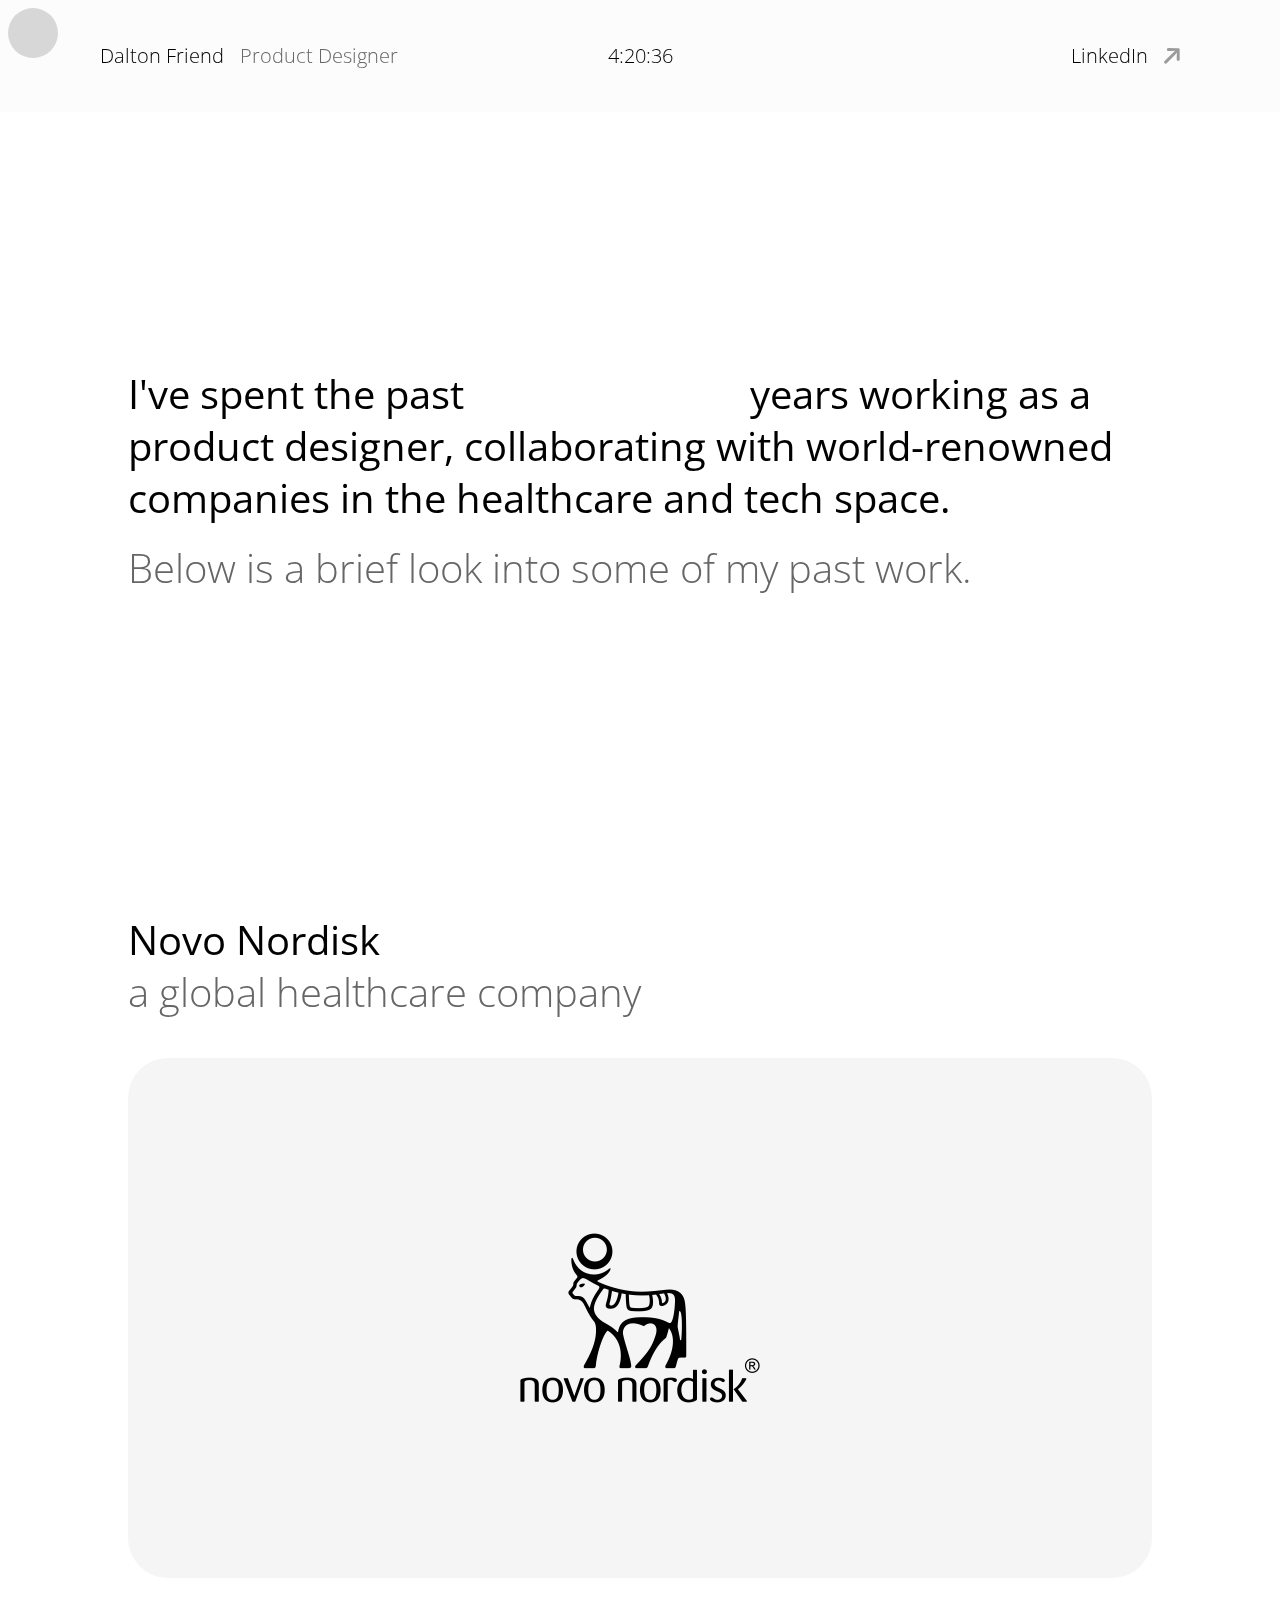
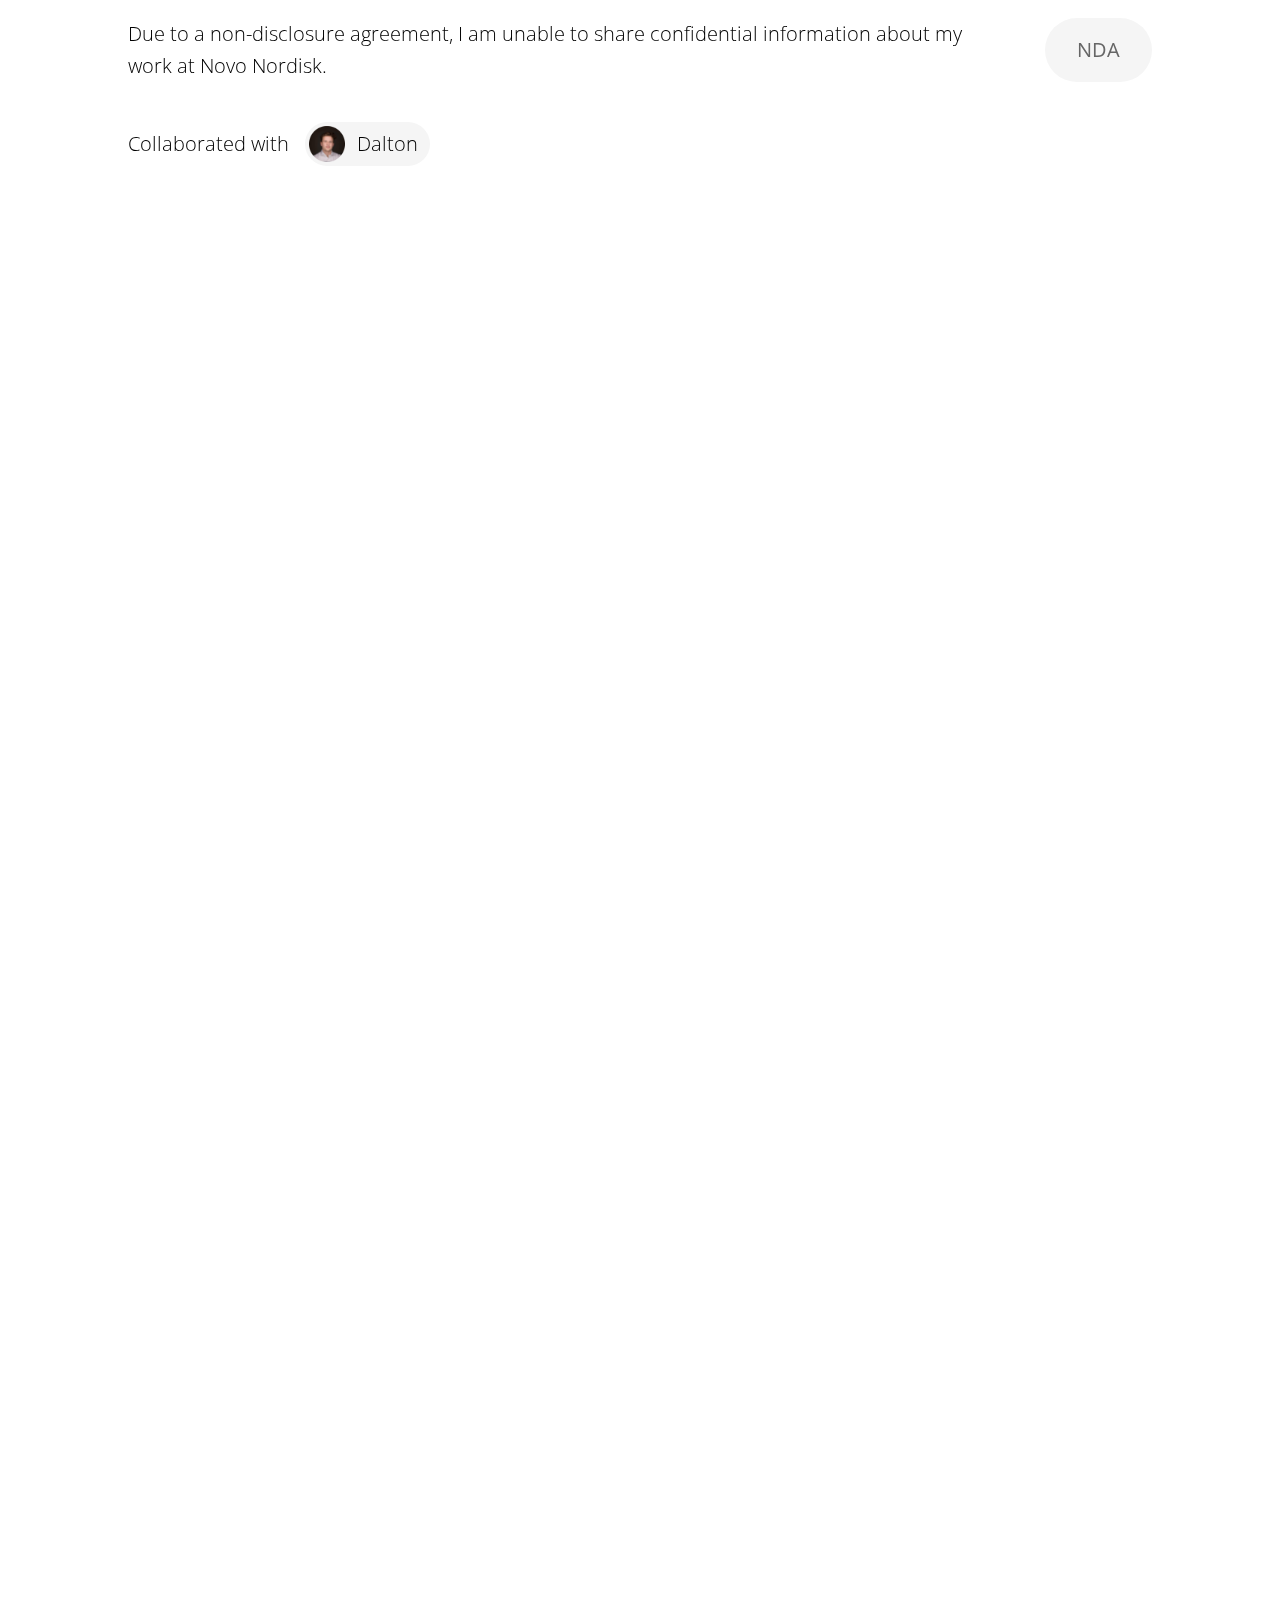
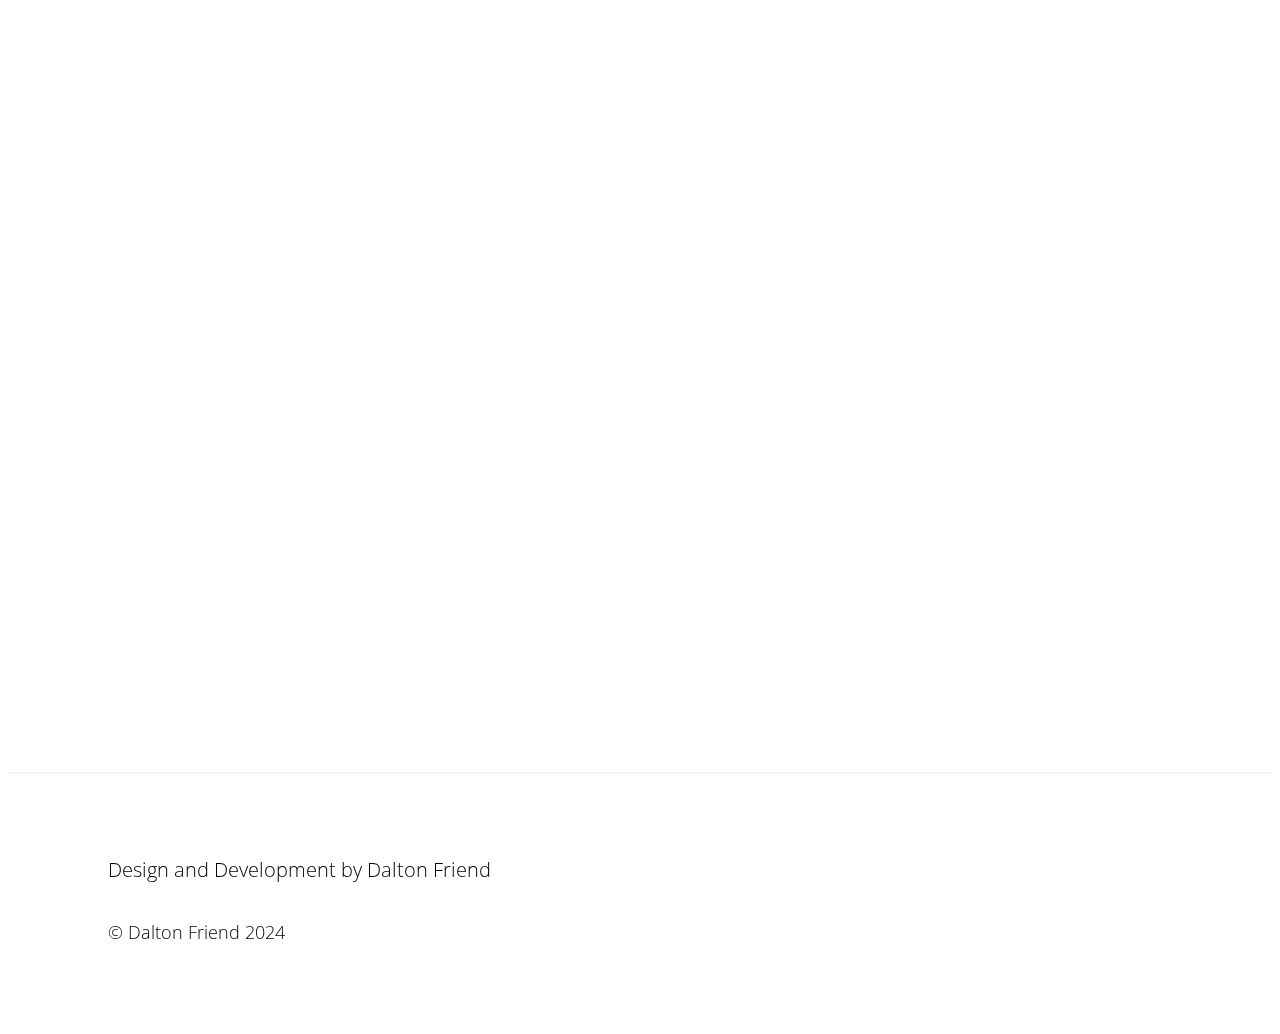
==== commit ff76da64: "4.4.2" ====
--- a/index.html
+++ b/index.html
@@ -184,19 +184,19 @@
 
           <div class="created_by_container">
             <h6>Collaborated with</h6>
-            <div class="created_by_profile">
-              <a href="https://uk.linkedin.com/in/daltonfriend" target="_blank" class="profile_pictures">
+            <a href="https://www.linkedin.com/in/daltonfriend" target="_blank" class="profile_link">
+              <div class="created_by_profile">
                 <img
                   src="General/Profile1.png"
                   alt="Dalton"
                   class="profile_pictures"
                   aria-label="Link to my LinkedIn profile"
                 />
-              </a>
-              <h6>
-                Dalton
-              </h6>
-            </div>
+                <h6>
+                  Dalton
+                </h6>
+              </div>
+            </a>
           </div>
         </div>
 
@@ -236,34 +236,34 @@
 
           <div class="created_by_container">
             <h6>Collaborated with</h6>
-            <div class="created_by_profile">
-              <a href="https://uk.linkedin.com/in/daltonfriend" target="_blank" class="profile_pictures">
+            <a href="https://www.linkedin.com/in/daltonfriend" target="_blank" class="profile_link">
+              <div class="created_by_profile">
                 <img
                   src="General/Profile1.png"
                   alt="Dalton"
                   class="profile_pictures"
                   aria-label="Link to my LinkedIn profile"
                 />
-              </a>
-              <h6>
-                Dalton
-              </h6>
-            </div>
-
-            <div class="created_by_profile">
-              <a href="https://www.linkedin.com/in/jamesrobertsscott/" target="_blank" class="profile_pictures">
-                <img
-                src="General/profile2.png"
-                alt="James"
-                class="profile_pictures"
-                object-fit:
-                cover;
-                />
-              </a>
-              <h6>
-                James
-              </h6>
-            </div>
+                <h6>
+                  Dalton
+                </h6>
+              </div>
+            </a>
+
+            <a href="https://www.linkedin.com/in/jamesrobertsscott/" target="_blank" class="profile_link">
+              <div class="created_by_profile">
+                <img
+                  src="General/profile2.png"
+                  alt="James"
+                  class="profile_pictures"
+                  style="object-fit: cover;"
+                />
+                <h6>
+                  James
+                </h6>
+              </div>
+            </a>
+            
 
             <div class="created_by_profile">
                 <img
@@ -330,34 +330,34 @@
 
           <div class="created_by_container">
             <h6>Collaborated with</h6>
-            <div class="created_by_profile">
-              <a href="https://uk.linkedin.com/in/daltonfriend" target="_blank" class="profile_pictures">
+            <a href="https://www.linkedin.com/in/daltonfriend" target="_blank" class="profile_link">
+              <div class="created_by_profile">
                 <img
                   src="General/Profile1.png"
                   alt="Dalton"
                   class="profile_pictures"
                   aria-label="Link to my LinkedIn profile"
                 />
-              </a>
-              <h6>
-                Dalton
-              </h6>
-            </div>
-
-            <div class="created_by_profile">
-              <a href="https://www.linkedin.com/in/jamesrobertsscott/" target="_blank" class="profile_pictures">
-                <img
-                src="General/profile2.png"
-                alt="James"
-                class="profile_pictures"
-                object-fit:
-                cover;
-                />
-              </a>
-              <h6>
-                James
-              </h6>
-            </div>
+                <h6>
+                  Dalton
+                </h6>
+              </div>
+            </a>
+
+            <a href="https://www.linkedin.com/in/jamesrobertsscott/" target="_blank" class="profile_link">
+              <div class="created_by_profile">
+                <img
+                  src="General/profile2.png"
+                  alt="James"
+                  class="profile_pictures"
+                  style="object-fit: cover;"
+                />
+                <h6>
+                  James
+                </h6>
+              </div>
+            </a>
+            
           </div>
         </div>
 
@@ -392,19 +392,19 @@
 
           <div class="created_by_container">
             <h6>Collaborated with</h6>
-            <div class="created_by_profile">
-              <a href="https://uk.linkedin.com/in/daltonfriend" target="_blank" class="profile_pictures">
+            <a href="https://www.linkedin.com/in/daltonfriend" target="_blank" class="profile_link">
+              <div class="created_by_profile">
                 <img
                   src="General/Profile1.png"
                   alt="Dalton"
                   class="profile_pictures"
                   aria-label="Link to my LinkedIn profile"
                 />
-              </a>
-              <h6>
-                Dalton
-              </h6>
-            </div>
+                <h6>
+                  Dalton
+                </h6>
+              </div>
+            </a>
 
           </div>
         </div>
@@ -443,19 +443,19 @@
 
           <div class="created_by_container">
             <h6>Collaborated with</h6>
-            <div class="created_by_profile">
-              <a href="https://uk.linkedin.com/in/daltonfriend" target="_blank" class="profile_pictures">
+            <a href="https://www.linkedin.com/in/daltonfriend" target="_blank" class="profile_link">
+              <div class="created_by_profile">
                 <img
                   src="General/Profile1.png"
                   alt="Dalton"
                   class="profile_pictures"
                   aria-label="Link to my LinkedIn profile"
                 />
-              </a>
-              <h6>
-                Dalton
-              </h6>
-            </div>
+                <h6>
+                  Dalton
+                </h6>
+              </div>
+            </a>
           </div>
         </div>
 
@@ -488,19 +488,19 @@
 
           <div class="created_by_container">
             <h6>Collaborated with</h6>
-            <div class="created_by_profile">
-              <a href="https://uk.linkedin.com/in/daltonfriend" target="_blank" class="profile_pictures">
+            <a href="https://www.linkedin.com/in/daltonfriend" target="_blank" class="profile_link">
+              <div class="created_by_profile">
                 <img
                   src="General/Profile1.png"
                   alt="Dalton"
                   class="profile_pictures"
                   aria-label="Link to my LinkedIn profile"
                 />
-              </a>
-              <h6>
-                Dalton
-              </h6>
-            </div>
+                <h6>
+                  Dalton
+                </h6>
+              </div>
+            </a>
           </div>
         </div>
 
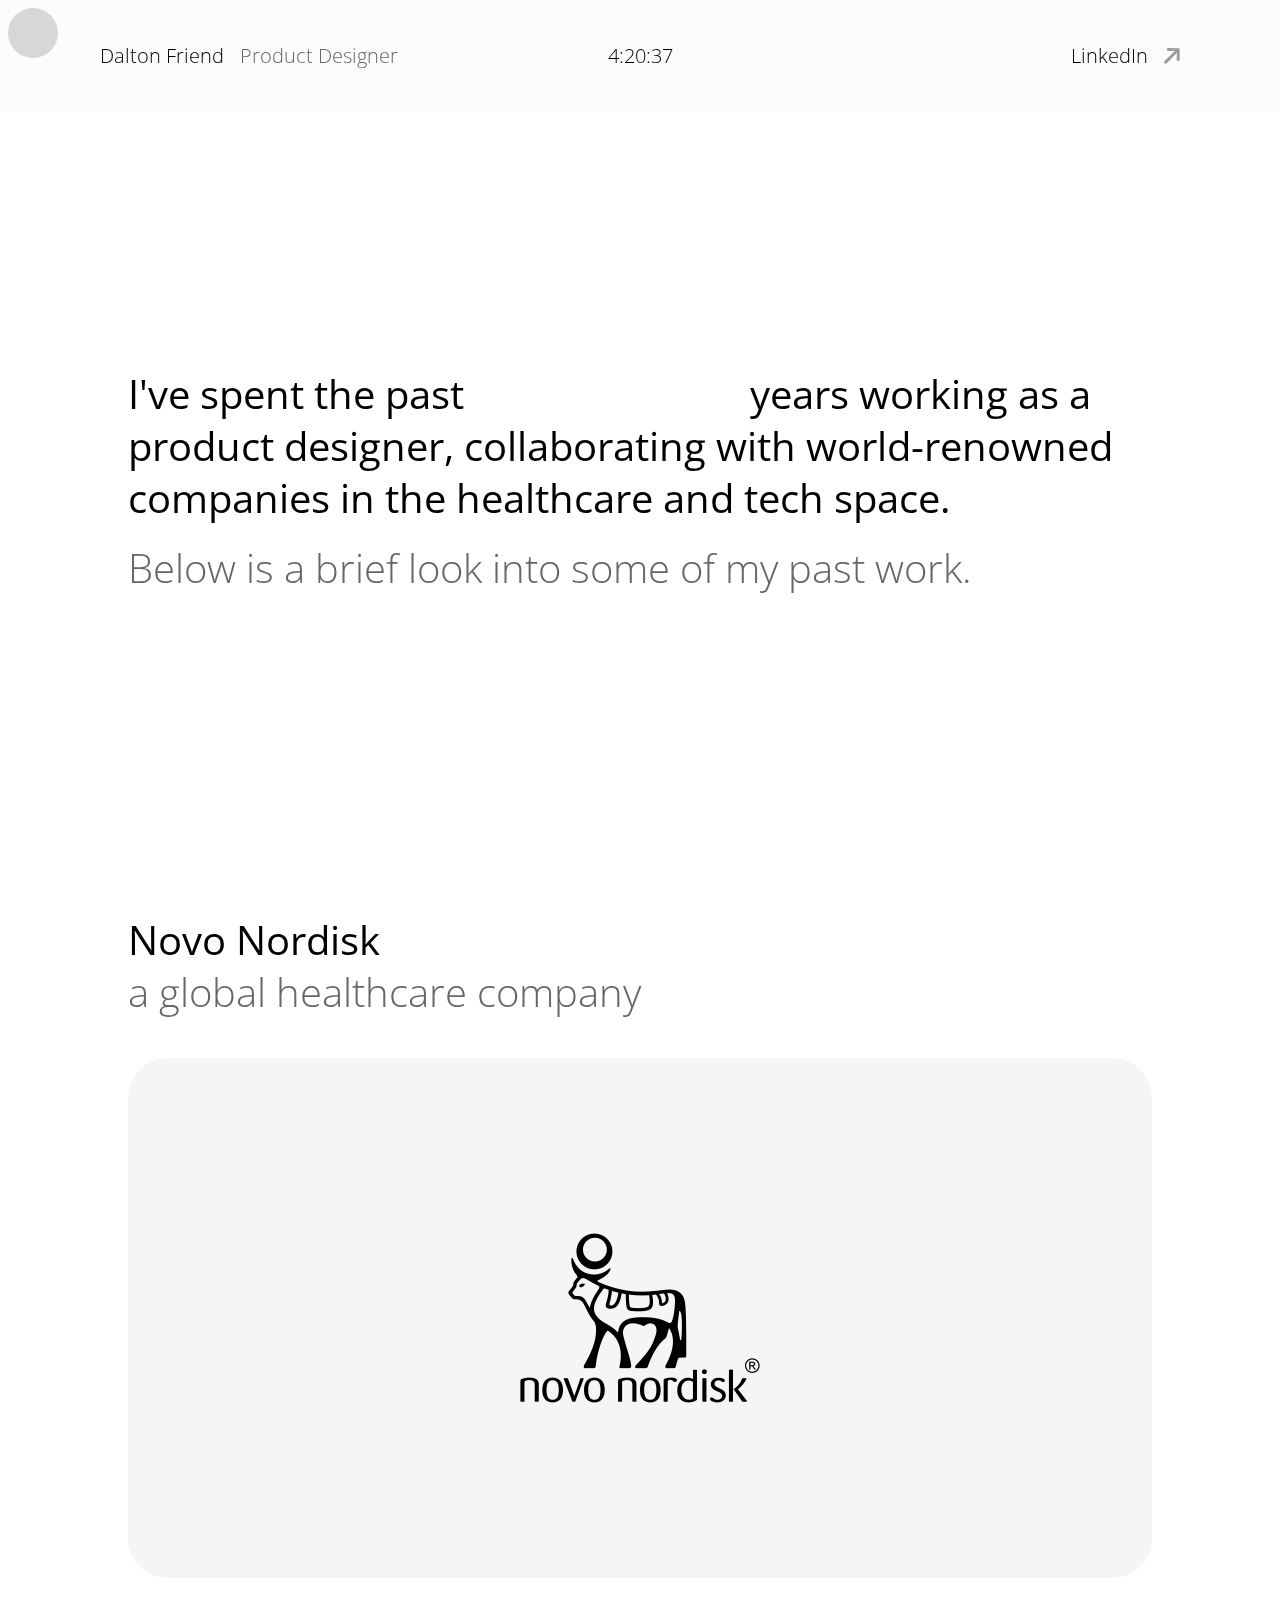
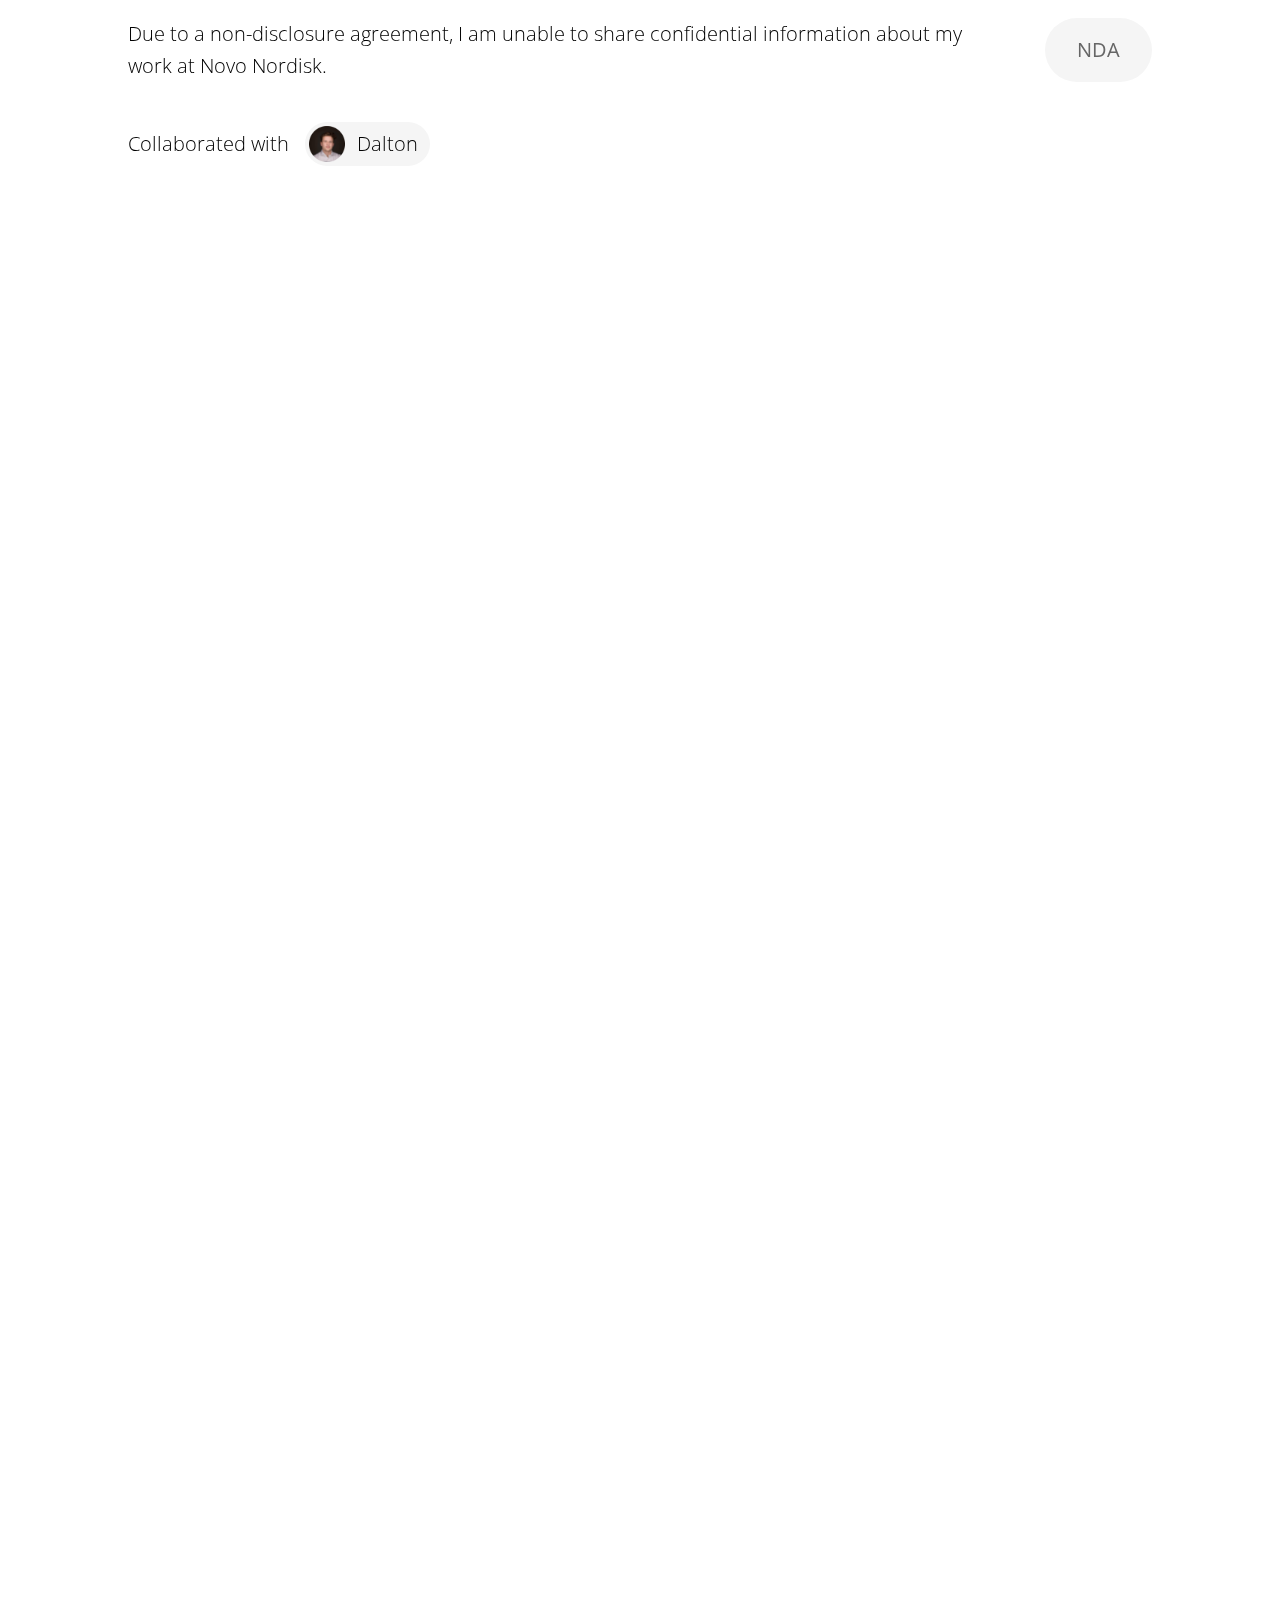
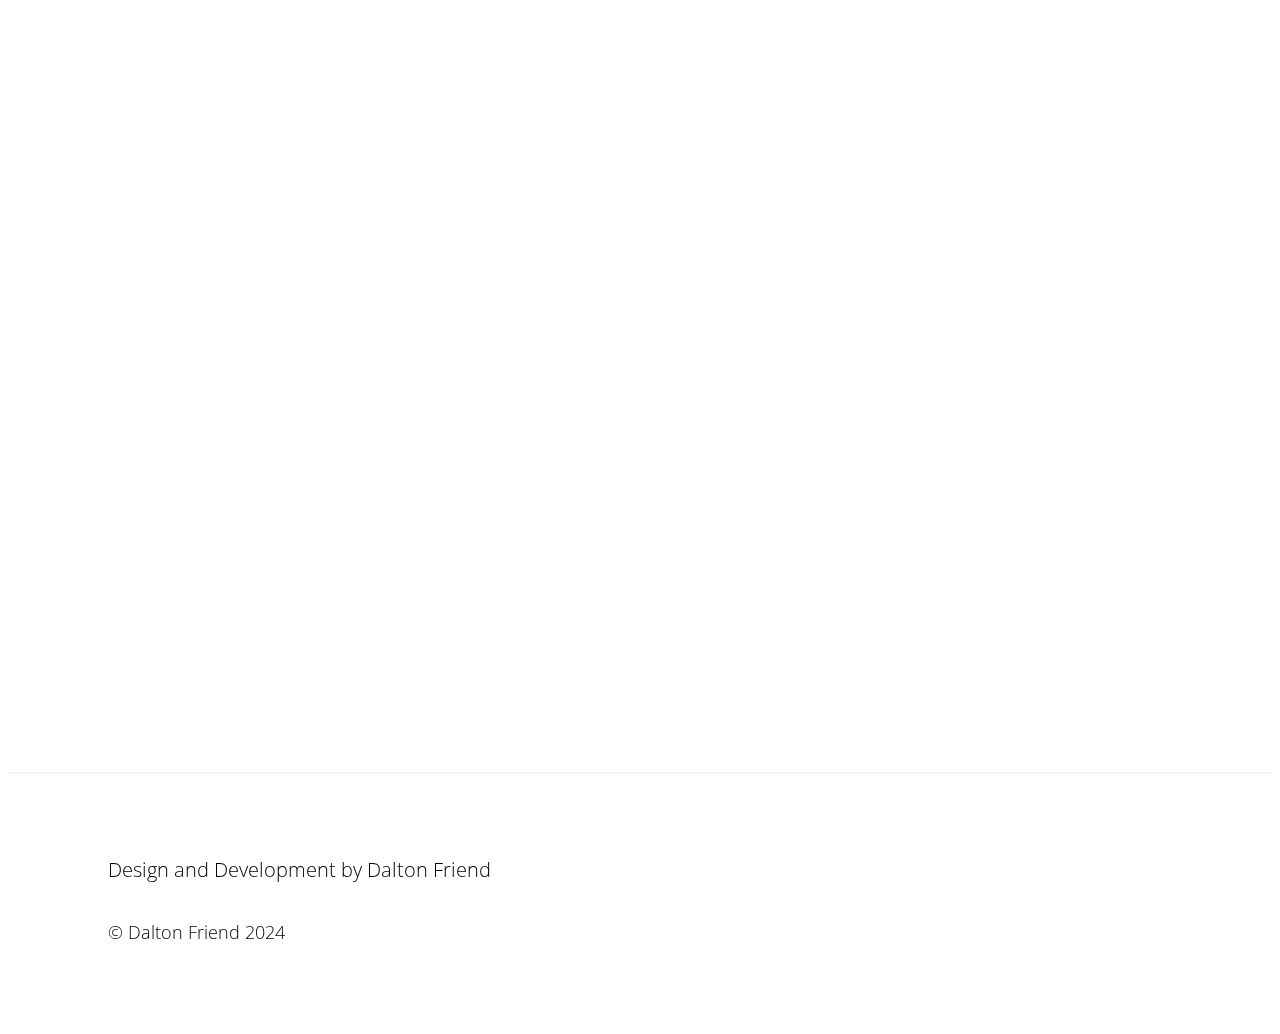
==== commit 749d9570: "4.4.4" ====
--- a/index.html
+++ b/index.html
@@ -274,7 +274,7 @@
                 cover;
                 />
               <h6>
-                Mixu
+                Michael
               </h6>
             </div>
 
--- a/CSS.css
+++ b/CSS.css
@@ -342,6 +342,7 @@
   display: flex;
   align-items: center;
   gap: 16px;
+  flex-wrap: wrap;
 }
 
 .profile_pictures {
--- a/CSS.css
+++ b/CSS.css
@@ -342,6 +342,7 @@
   display: flex;
   align-items: center;
   gap: 16px;
+  flex-wrap: wrap;
 }
 
 .profile_pictures {
--- a/CSS.css
+++ b/CSS.css
@@ -342,6 +342,7 @@
   display: flex;
   align-items: center;
   gap: 16px;
+  flex-wrap: wrap;
 }
 
 .profile_pictures {
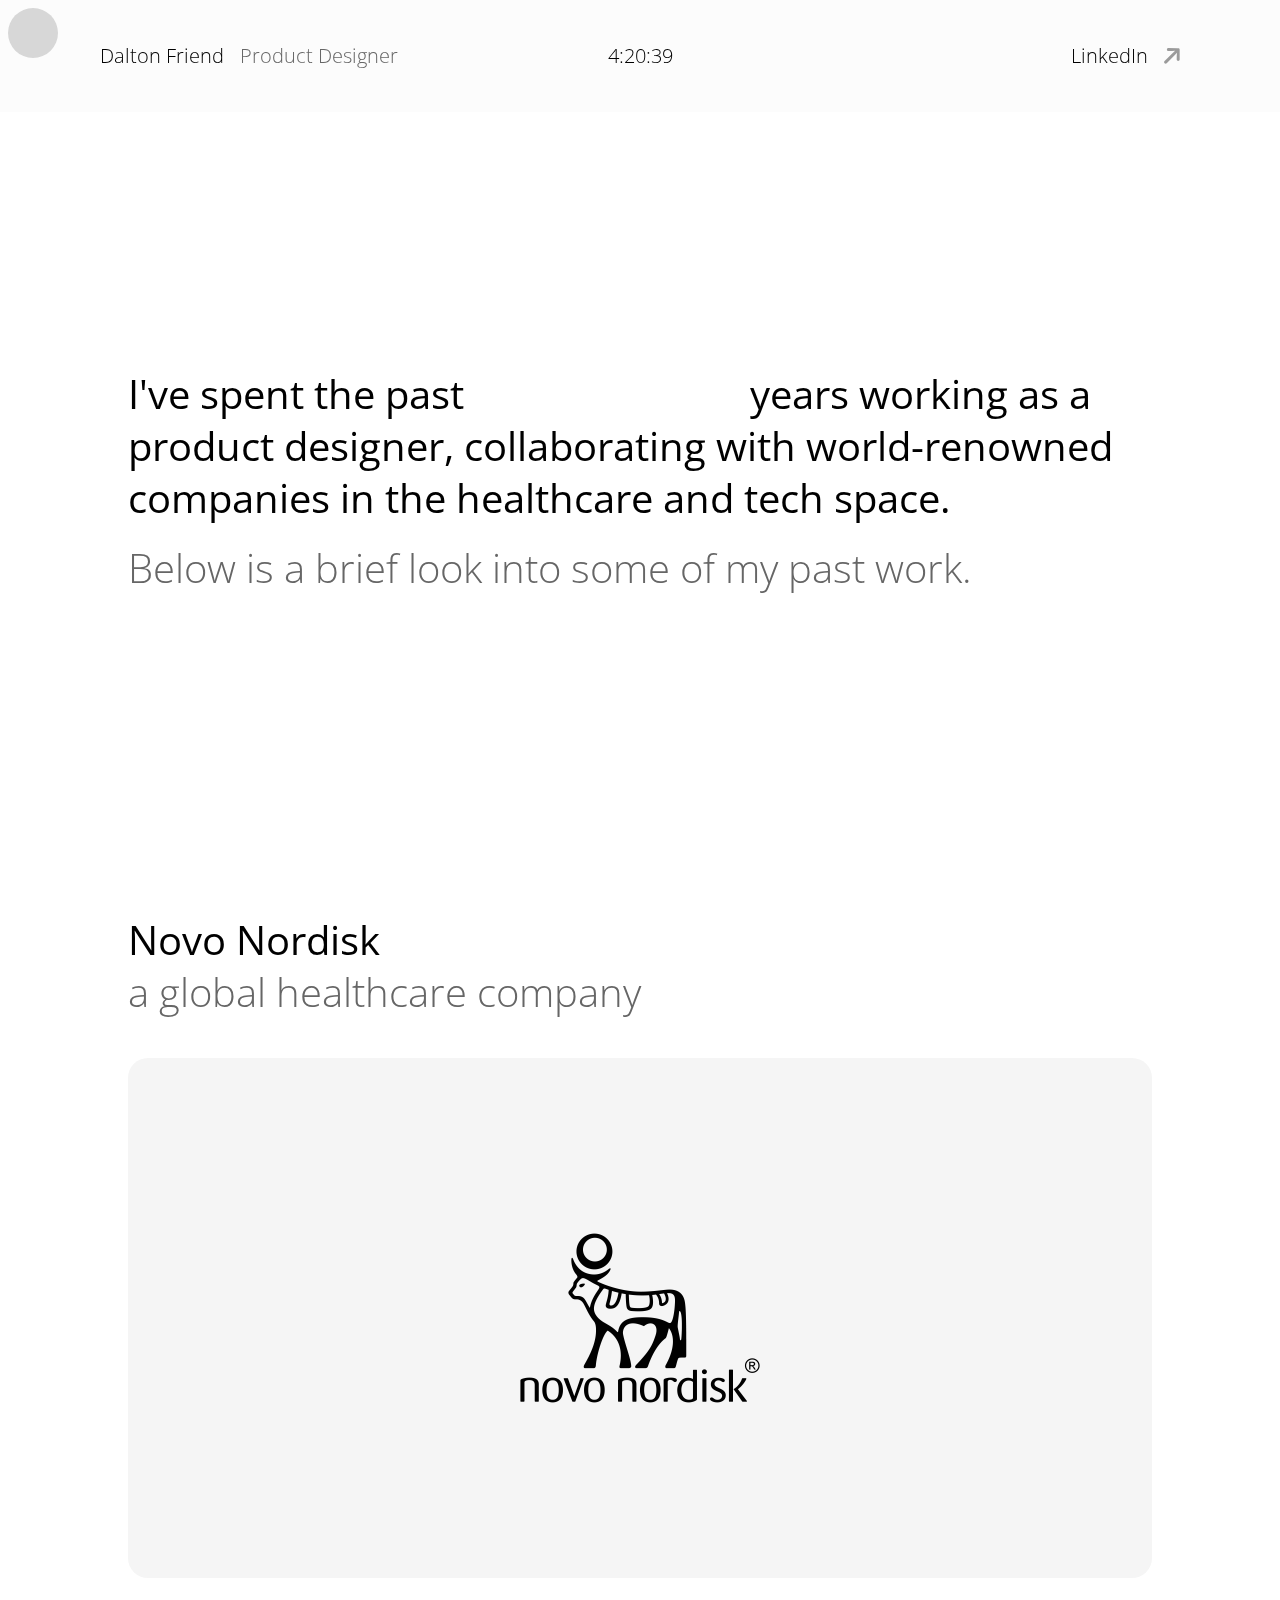
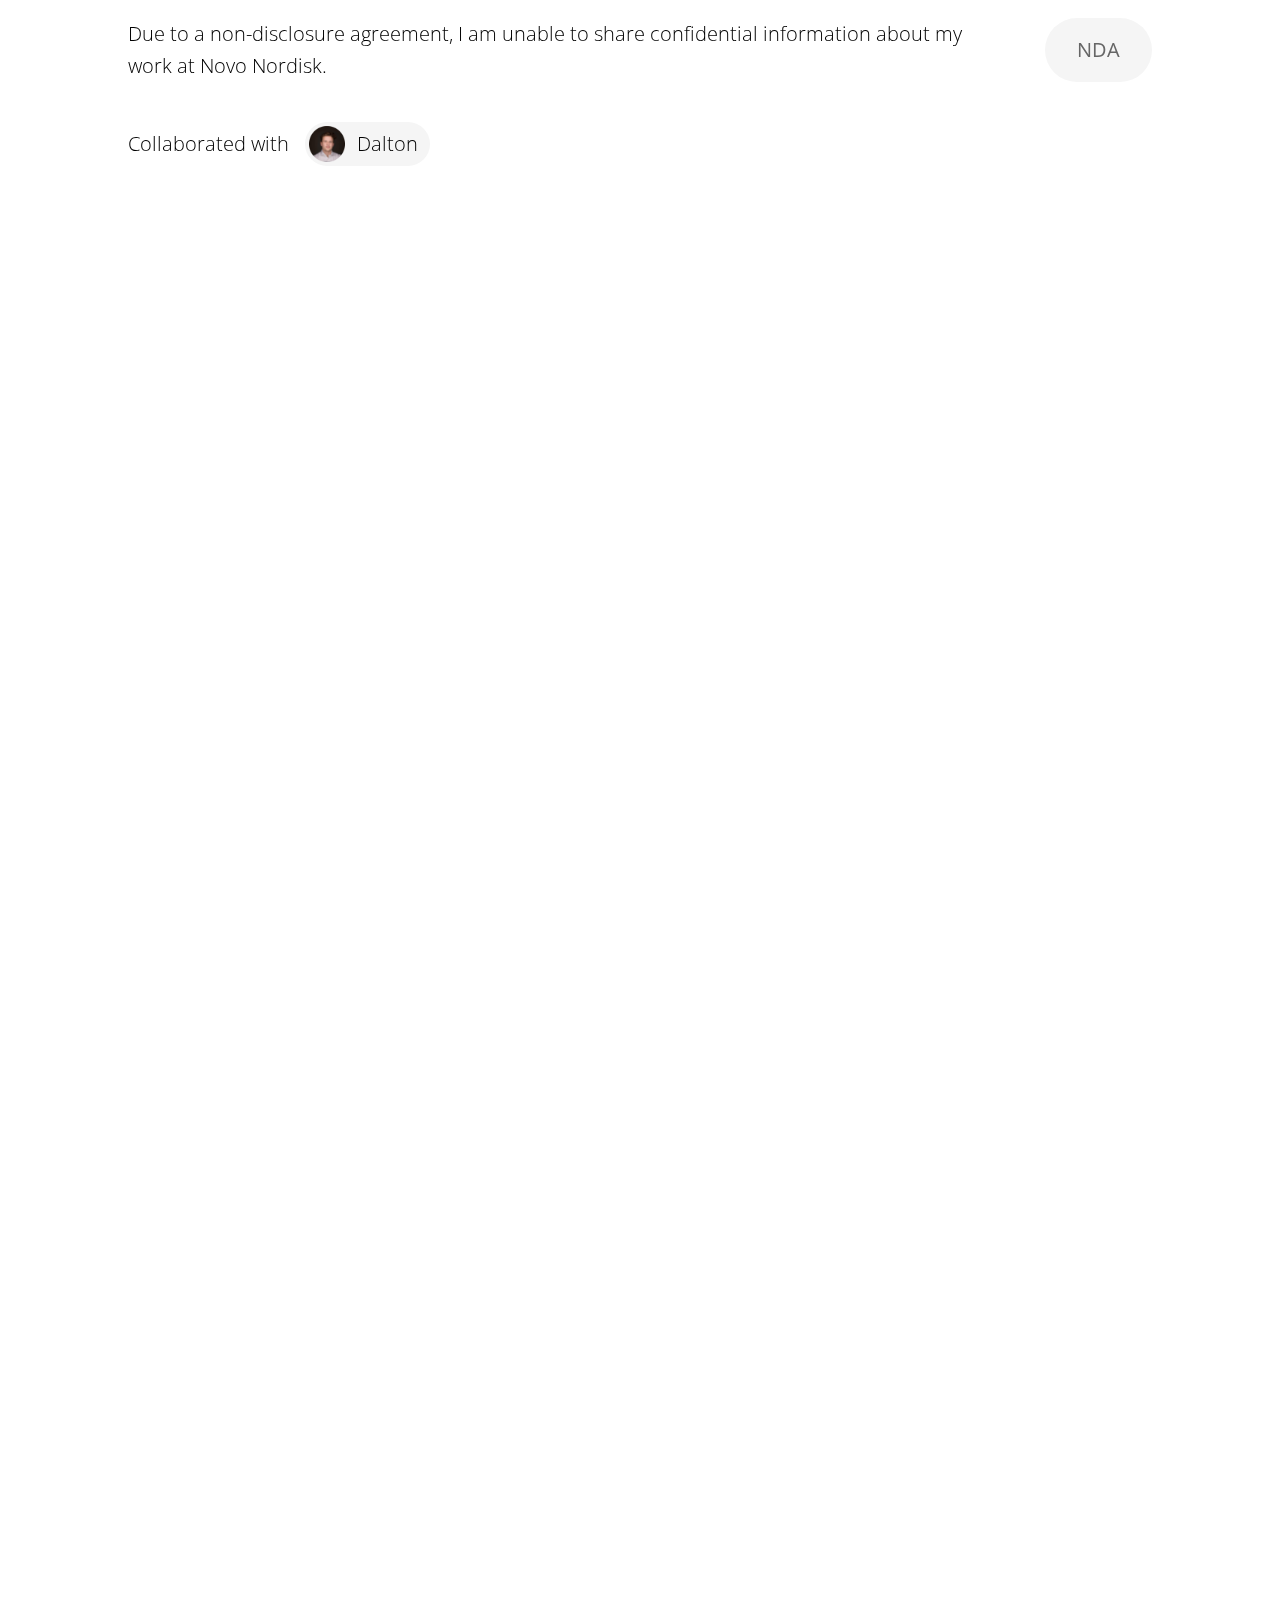
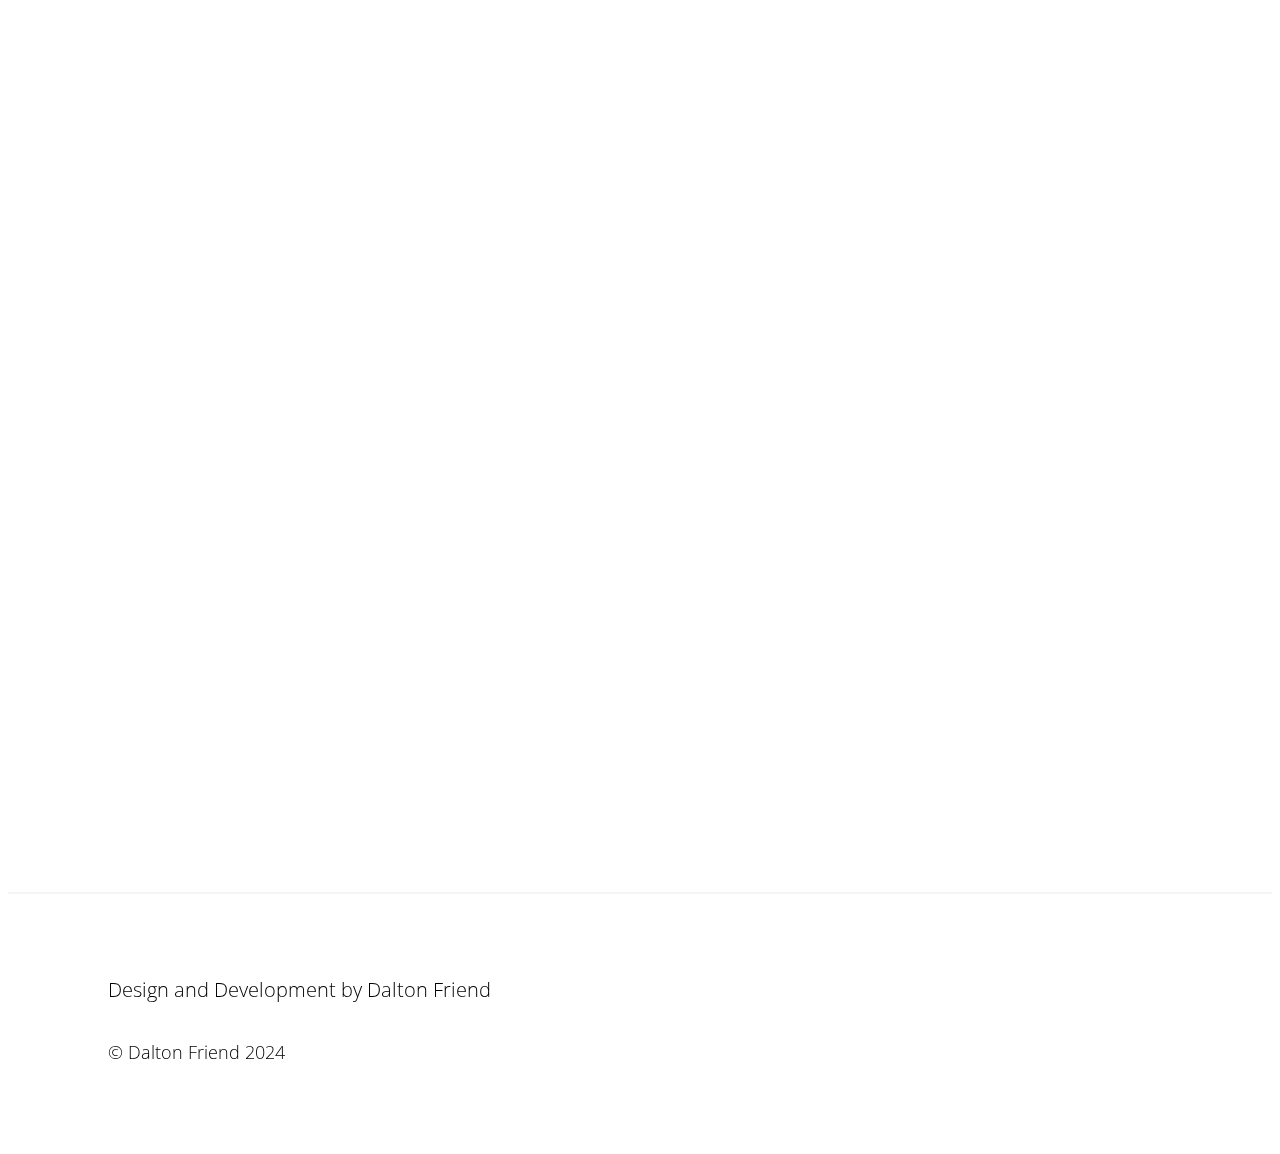
==== commit dbfed62a: "4.4.6" ====
--- a/index.html
+++ b/index.html
@@ -324,8 +324,7 @@
 
         <div class="copy_container">
           <h6>
-            Due to a non-disclosure agreement, I am unable to share confidential
-            information about my work at Becton Dickinson.
+            The BD PAD (Peripheral Artery Disease) app replaces PDFs with an interactive e-commerce platform, streamlining product selection for healthcare professionals with efficient search, filtering, comprehensive product details, and seamless collaboration.
           </h6>
 
           <div class="created_by_container">
--- a/CSS.css
+++ b/CSS.css
@@ -287,7 +287,7 @@
 }
 
 .image_only {
-  border-radius: 40px;
+  border-radius: 20px;
   max-width: 100%;
   height: auto;
   object-fit: cover;
@@ -303,7 +303,7 @@
 }
 
 .logo_only {
-  border-radius: 40px;
+  border-radius: 20px;
   max-width: 100%;
   height: 520px;
   object-fit: cover;
--- a/CSS.css
+++ b/CSS.css
@@ -287,7 +287,7 @@
 }
 
 .image_only {
-  border-radius: 40px;
+  border-radius: 20px;
   max-width: 100%;
   height: auto;
   object-fit: cover;
@@ -303,7 +303,7 @@
 }
 
 .logo_only {
-  border-radius: 40px;
+  border-radius: 20px;
   max-width: 100%;
   height: 520px;
   object-fit: cover;
--- a/CSS.css
+++ b/CSS.css
@@ -287,7 +287,7 @@
 }
 
 .image_only {
-  border-radius: 40px;
+  border-radius: 20px;
   max-width: 100%;
   height: auto;
   object-fit: cover;
@@ -303,7 +303,7 @@
 }
 
 .logo_only {
-  border-radius: 40px;
+  border-radius: 20px;
   max-width: 100%;
   height: 520px;
   object-fit: cover;
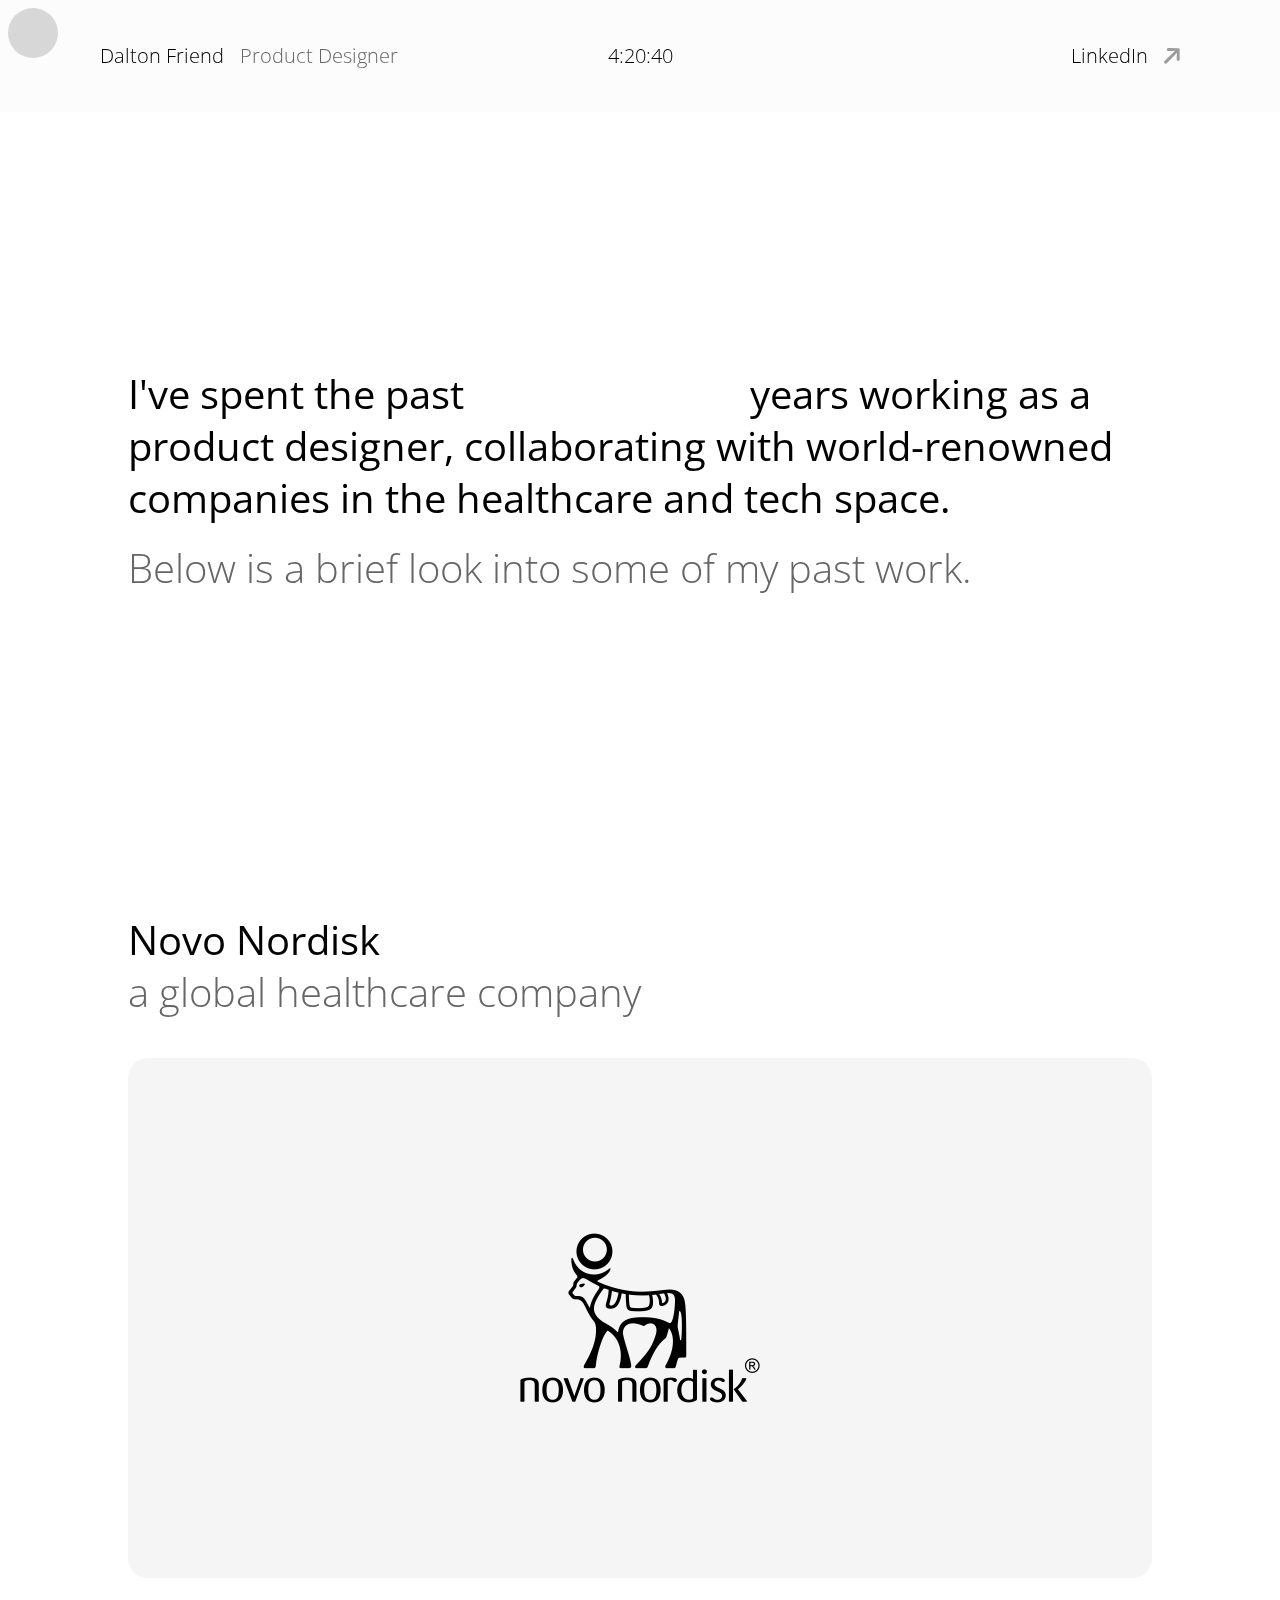
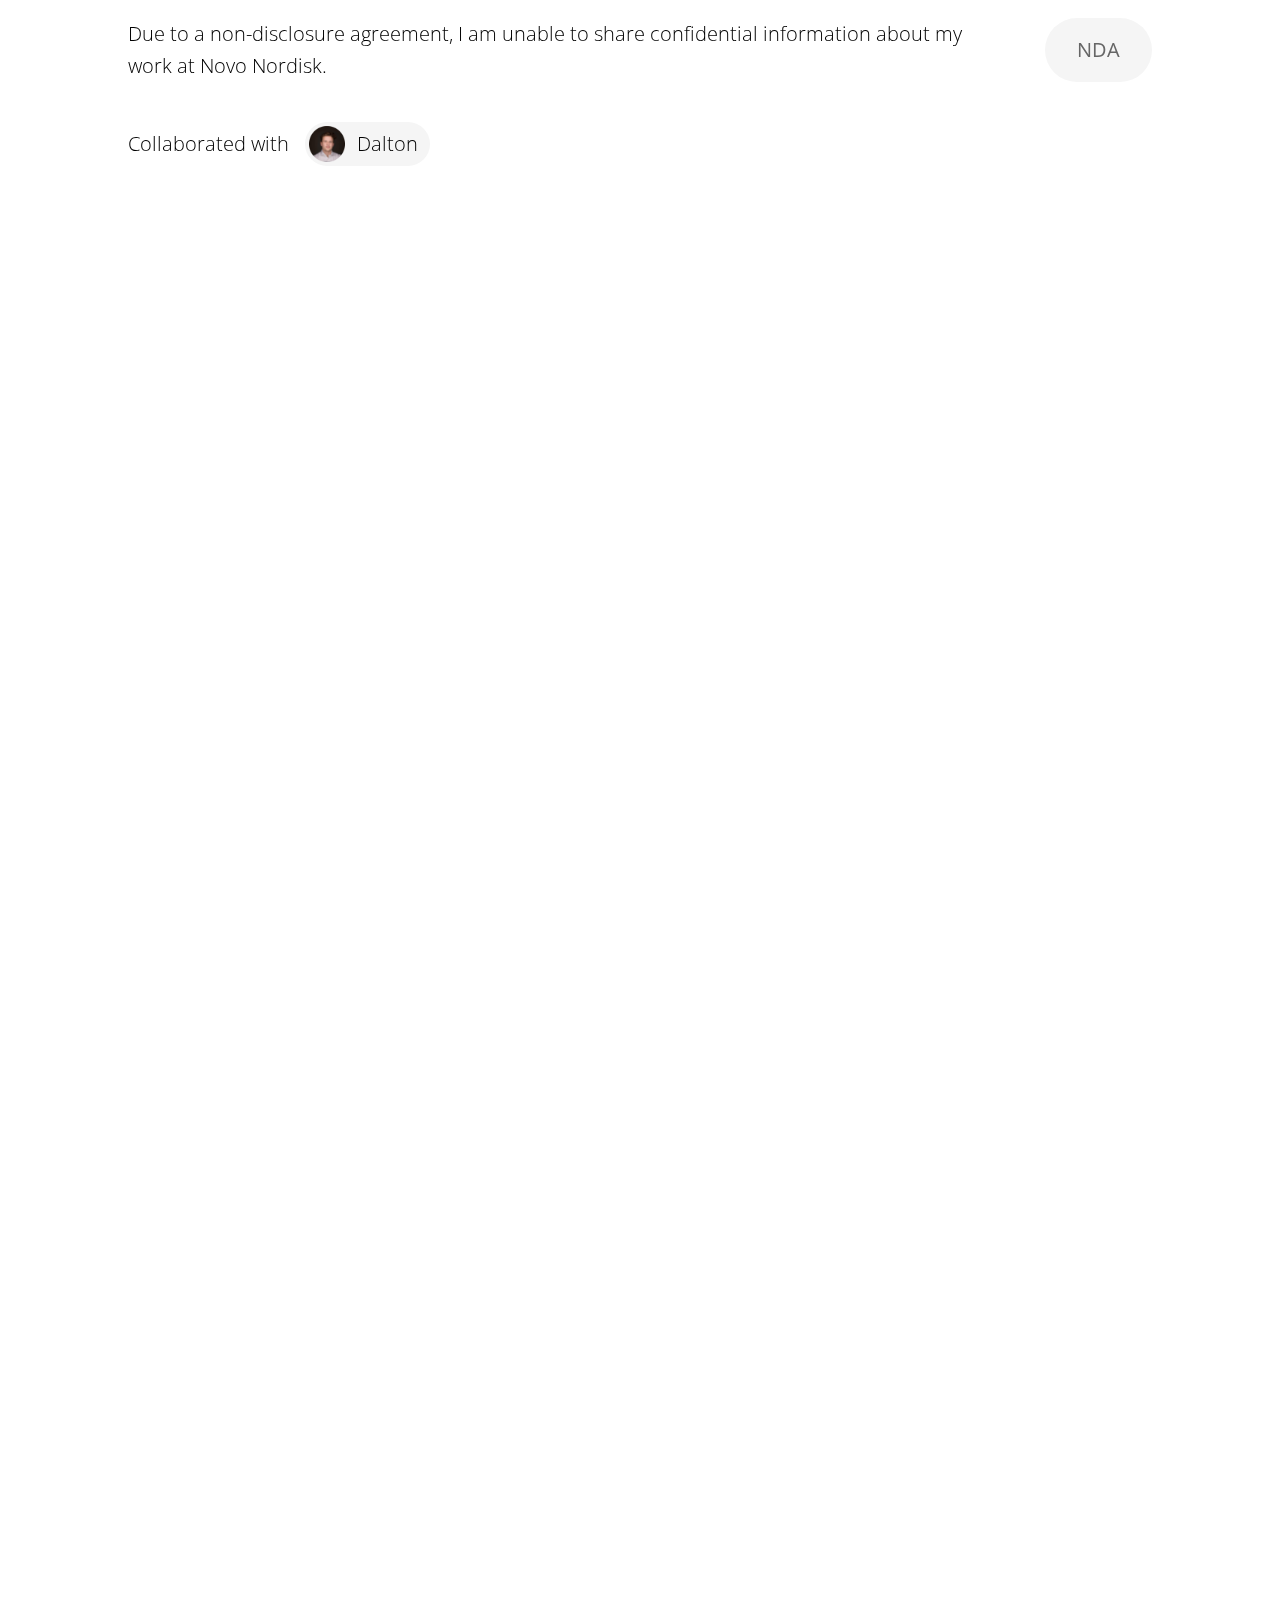
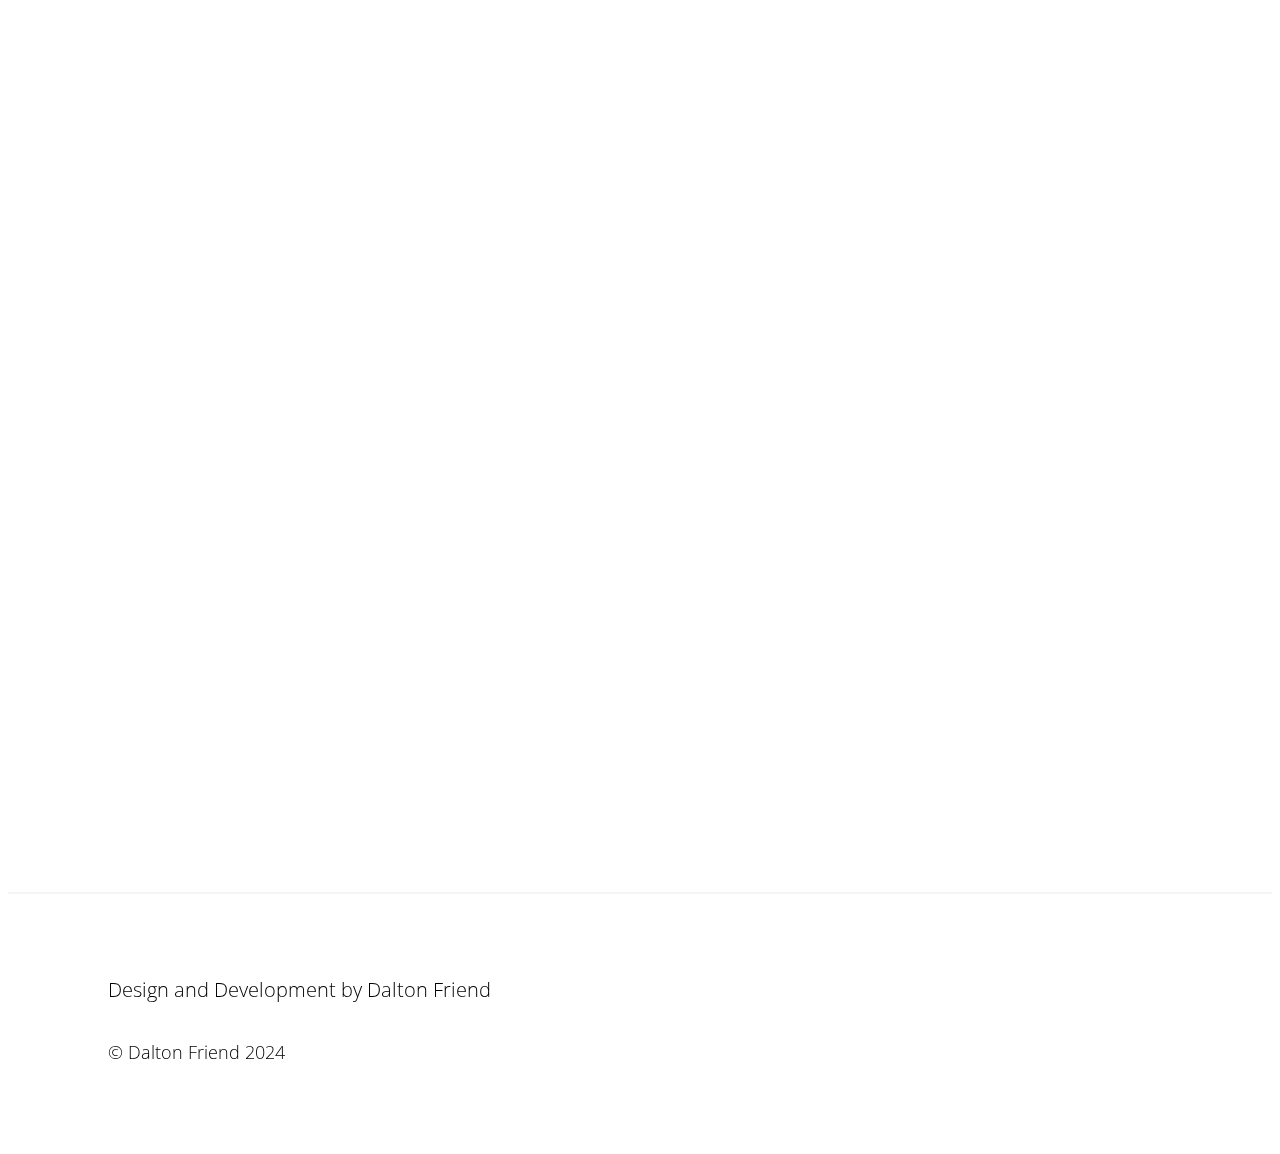
==== commit 29b16c21: "4.4.7" ====
--- a/index.html
+++ b/index.html
@@ -455,6 +455,21 @@
                 </h6>
               </div>
             </a>
+
+            <a href="https://www.linkedin.com/in/mimirat/" target="_blank" class="profile_link">
+              <div class="created_by_profile">
+                <img
+                  src="General/Profile4.png"
+                  alt="Mimi"
+                  class="profile_pictures"
+                  aria-label="Link to my LinkedIn profile"
+                />
+                <h6>
+                  Mimi
+                </h6>
+              </div>
+            </a>
+
           </div>
         </div>
 
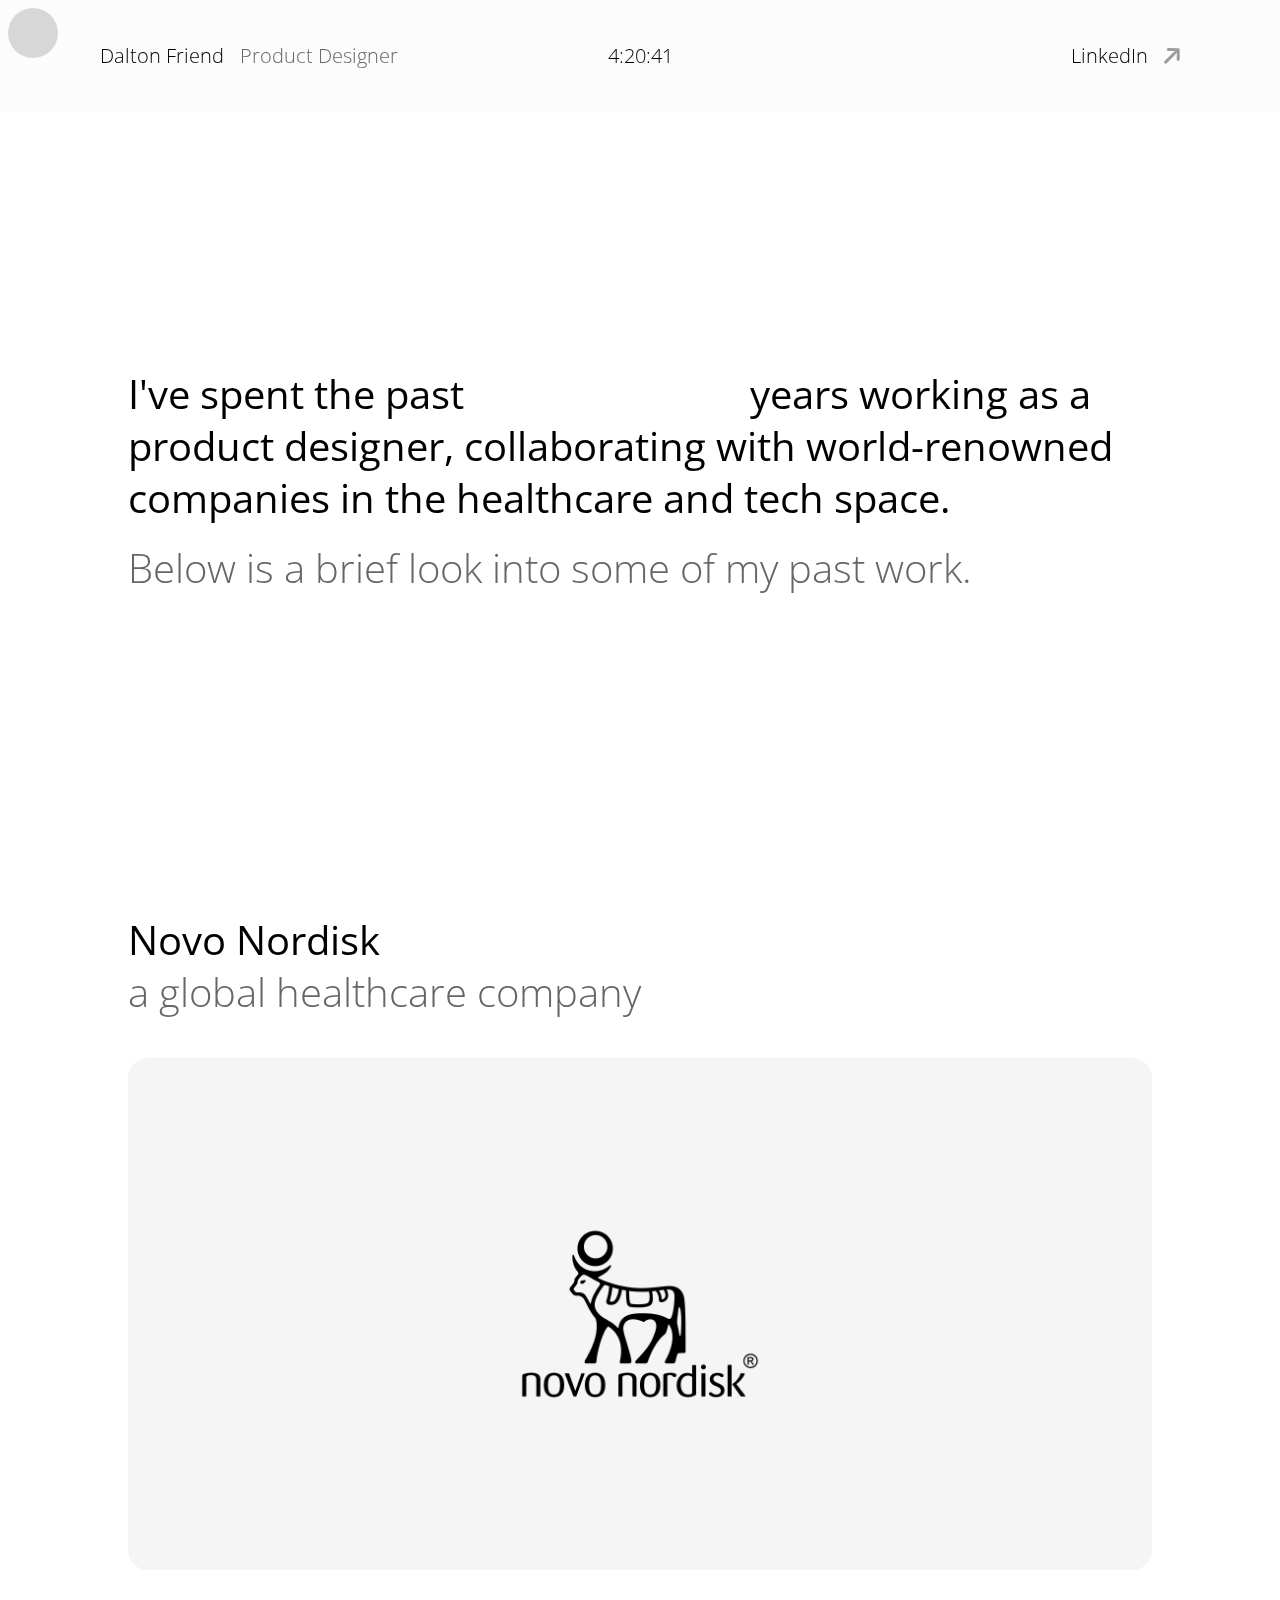
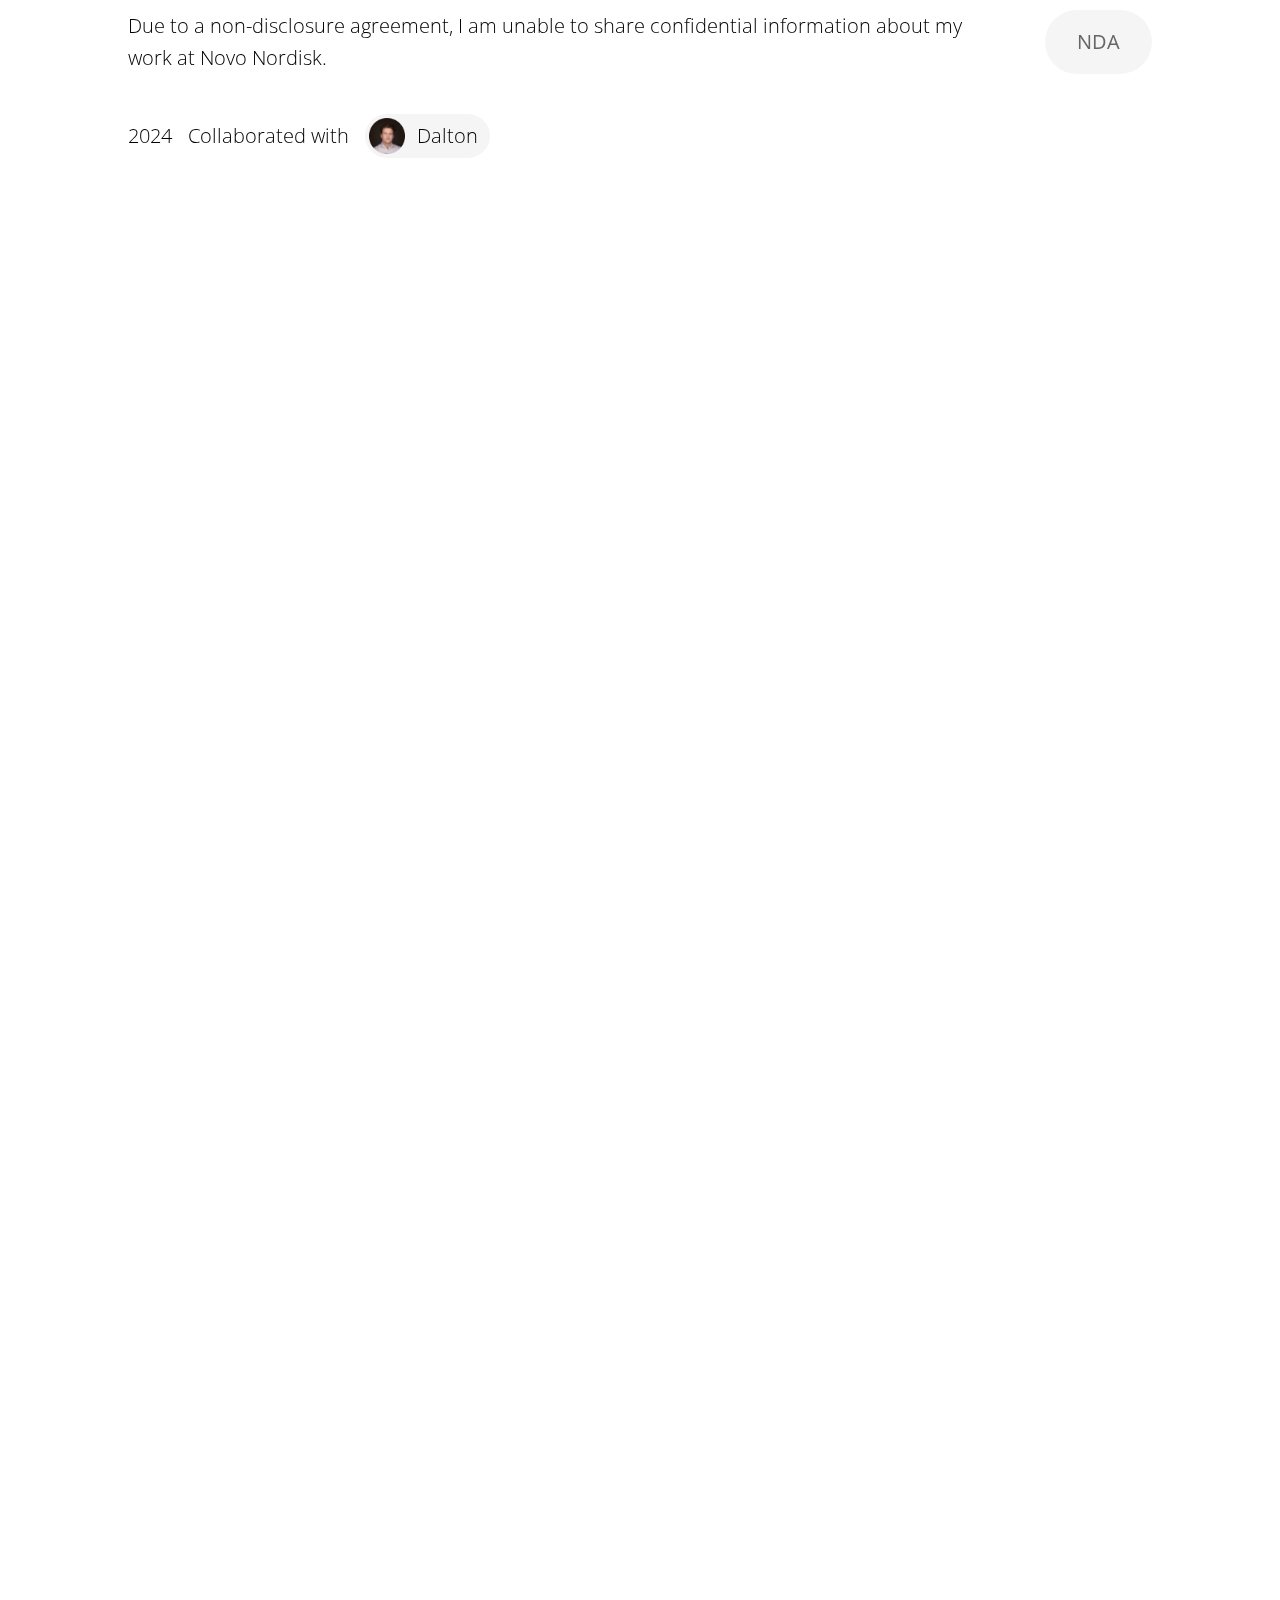
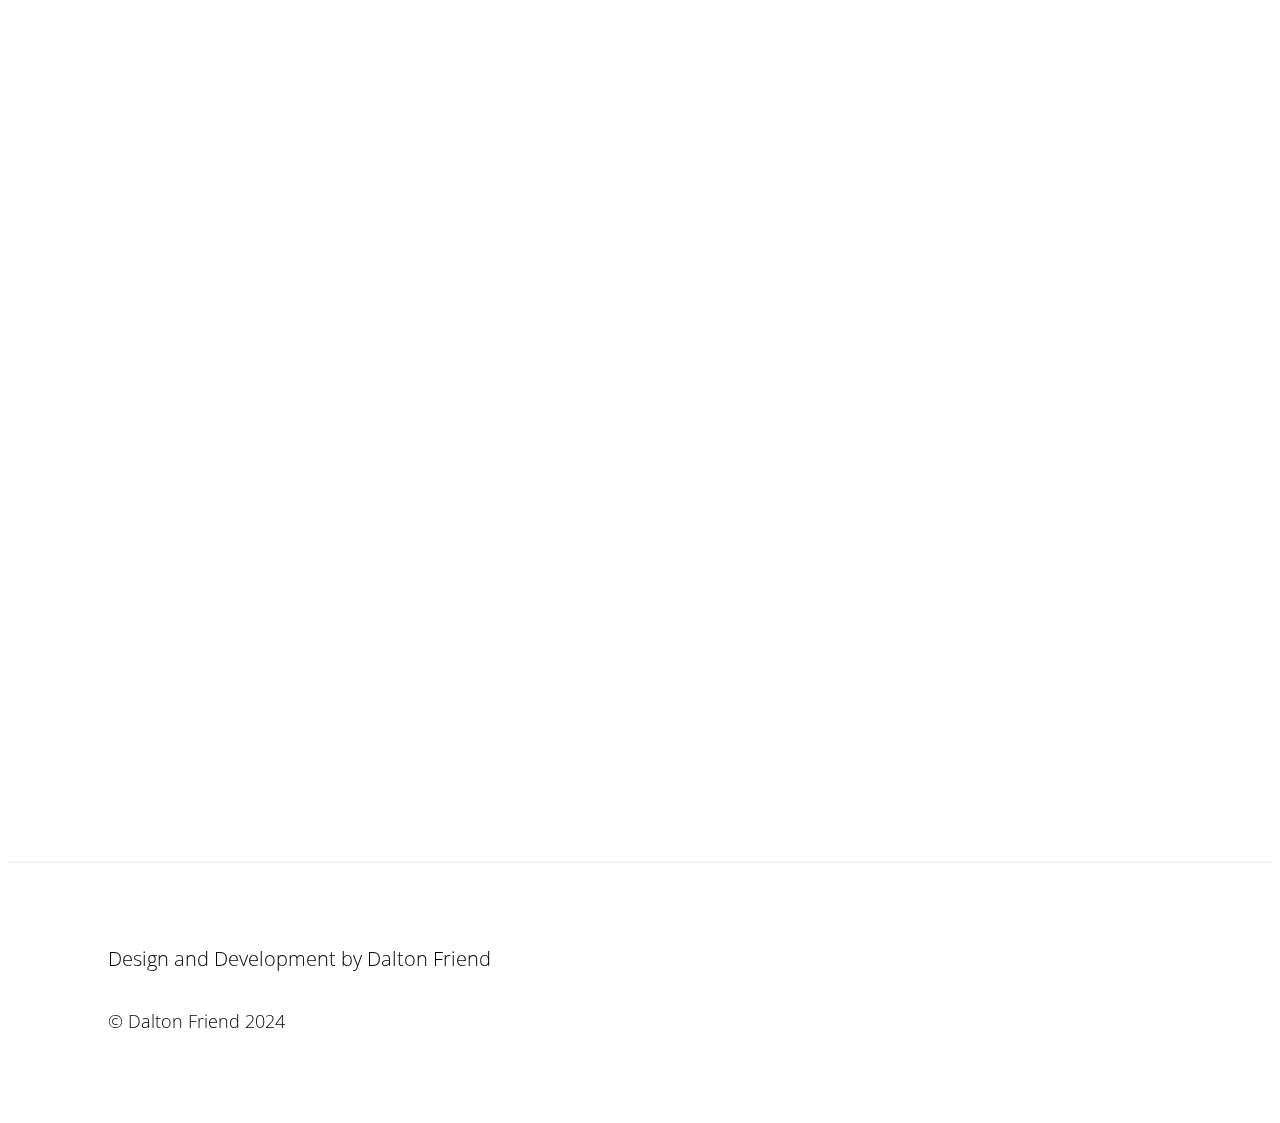
==== commit bb3f0c94: "4.5" ====
--- a/index.html
+++ b/index.html
@@ -164,7 +164,7 @@
         <h1 class="dark-grey">a global healthcare company</h1>
       </div>
 
-      <img src="General/image-4.png" alt="Novo Image" class="logo_only" id="logo_only"/>
+      <img src="General/image-4.png" alt="Novo Image" class="image_only"/>
 
       <div class="content_container">
       <!--   <div class="company_logo">
@@ -177,12 +177,17 @@
         </div> -->
 
         <div class="copy_container">
+        
           <h6>
             Due to a non-disclosure agreement, I am unable to share confidential
             information about my work at Novo Nordisk.
           </h6>
 
           <div class="created_by_container">
+              <h6>
+            2024
+          </h6>
+
             <h6>Collaborated with</h6>
             <a href="https://www.linkedin.com/in/daltonfriend" target="_blank" class="profile_link">
               <div class="created_by_profile">
@@ -235,6 +240,9 @@
           </h6>
 
           <div class="created_by_container">
+            <h6>
+              2023–Present
+            </h6>
             <h6>Collaborated with</h6>
             <a href="https://www.linkedin.com/in/daltonfriend" target="_blank" class="profile_link">
               <div class="created_by_profile">
@@ -328,6 +336,9 @@
           </h6>
 
           <div class="created_by_container">
+            <h6>
+              2023–Present
+            </h6>
             <h6>Collaborated with</h6>
             <a href="https://www.linkedin.com/in/daltonfriend" target="_blank" class="profile_link">
               <div class="created_by_profile">
@@ -376,7 +387,7 @@
         <h1 class="dark-grey">is a timesheet management app</h1>
       </div>
 
-      <img src="General/image-1.png" alt="Cherry Image" class="logo_only" />
+      <img src="General/image-1.png" alt="Cherry Image" class="image_only" />
 
       <div class="content_container">
        <!--  <div class="company_logo">
@@ -390,6 +401,9 @@
           </h6>
 
           <div class="created_by_container">
+            <h6>
+              2022–Present
+            </h6>
             <h6>Collaborated with</h6>
             <a href="https://www.linkedin.com/in/daltonfriend" target="_blank" class="profile_link">
               <div class="created_by_profile">
@@ -422,7 +436,7 @@
         </h1>
       </div>
 
-      <img src="General/image-2.png" alt="CSL Vifor Image" class="logo_only" />
+      <img src="General/image-2.png" alt="CSL Vifor Image" class="image_only" />
 
       <div class="content_container">
        <!--  <div class="company_logo">
@@ -441,6 +455,9 @@
           </h6>
 
           <div class="created_by_container">
+            <h6>
+              2021–Present
+            </h6>
             <h6>Collaborated with</h6>
             <a href="https://www.linkedin.com/in/daltonfriend" target="_blank" class="profile_link">
               <div class="created_by_profile">
@@ -487,7 +504,7 @@
         </h1>
       </div>
 
-      <img src="General/image-3.png" alt="Eisai Image" class="logo_only" />
+      <img src="General/image-3.png" alt="Eisai Image" class="image_only" />
 
       <div class="content_container">
      <!--    <div class="company_logo">
@@ -501,6 +518,9 @@
           </h6>
 
           <div class="created_by_container">
+            <h6>
+              2021
+            </h6>
             <h6>Collaborated with</h6>
             <a href="https://www.linkedin.com/in/daltonfriend" target="_blank" class="profile_link">
               <div class="created_by_profile">
--- a/CSS.css
+++ b/CSS.css
@@ -290,6 +290,7 @@
   border-radius: 20px;
   max-width: 100%;
   height: auto;
+  -webkit-object-fit: cover; /* Safari */
   object-fit: cover;
 }
 
--- a/CSS.css
+++ b/CSS.css
@@ -290,6 +290,7 @@
   border-radius: 20px;
   max-width: 100%;
   height: auto;
+  -webkit-object-fit: cover; /* Safari */
   object-fit: cover;
 }
 
--- a/CSS.css
+++ b/CSS.css
@@ -290,6 +290,7 @@
   border-radius: 20px;
   max-width: 100%;
   height: auto;
+  -webkit-object-fit: cover; /* Safari */
   object-fit: cover;
 }
 
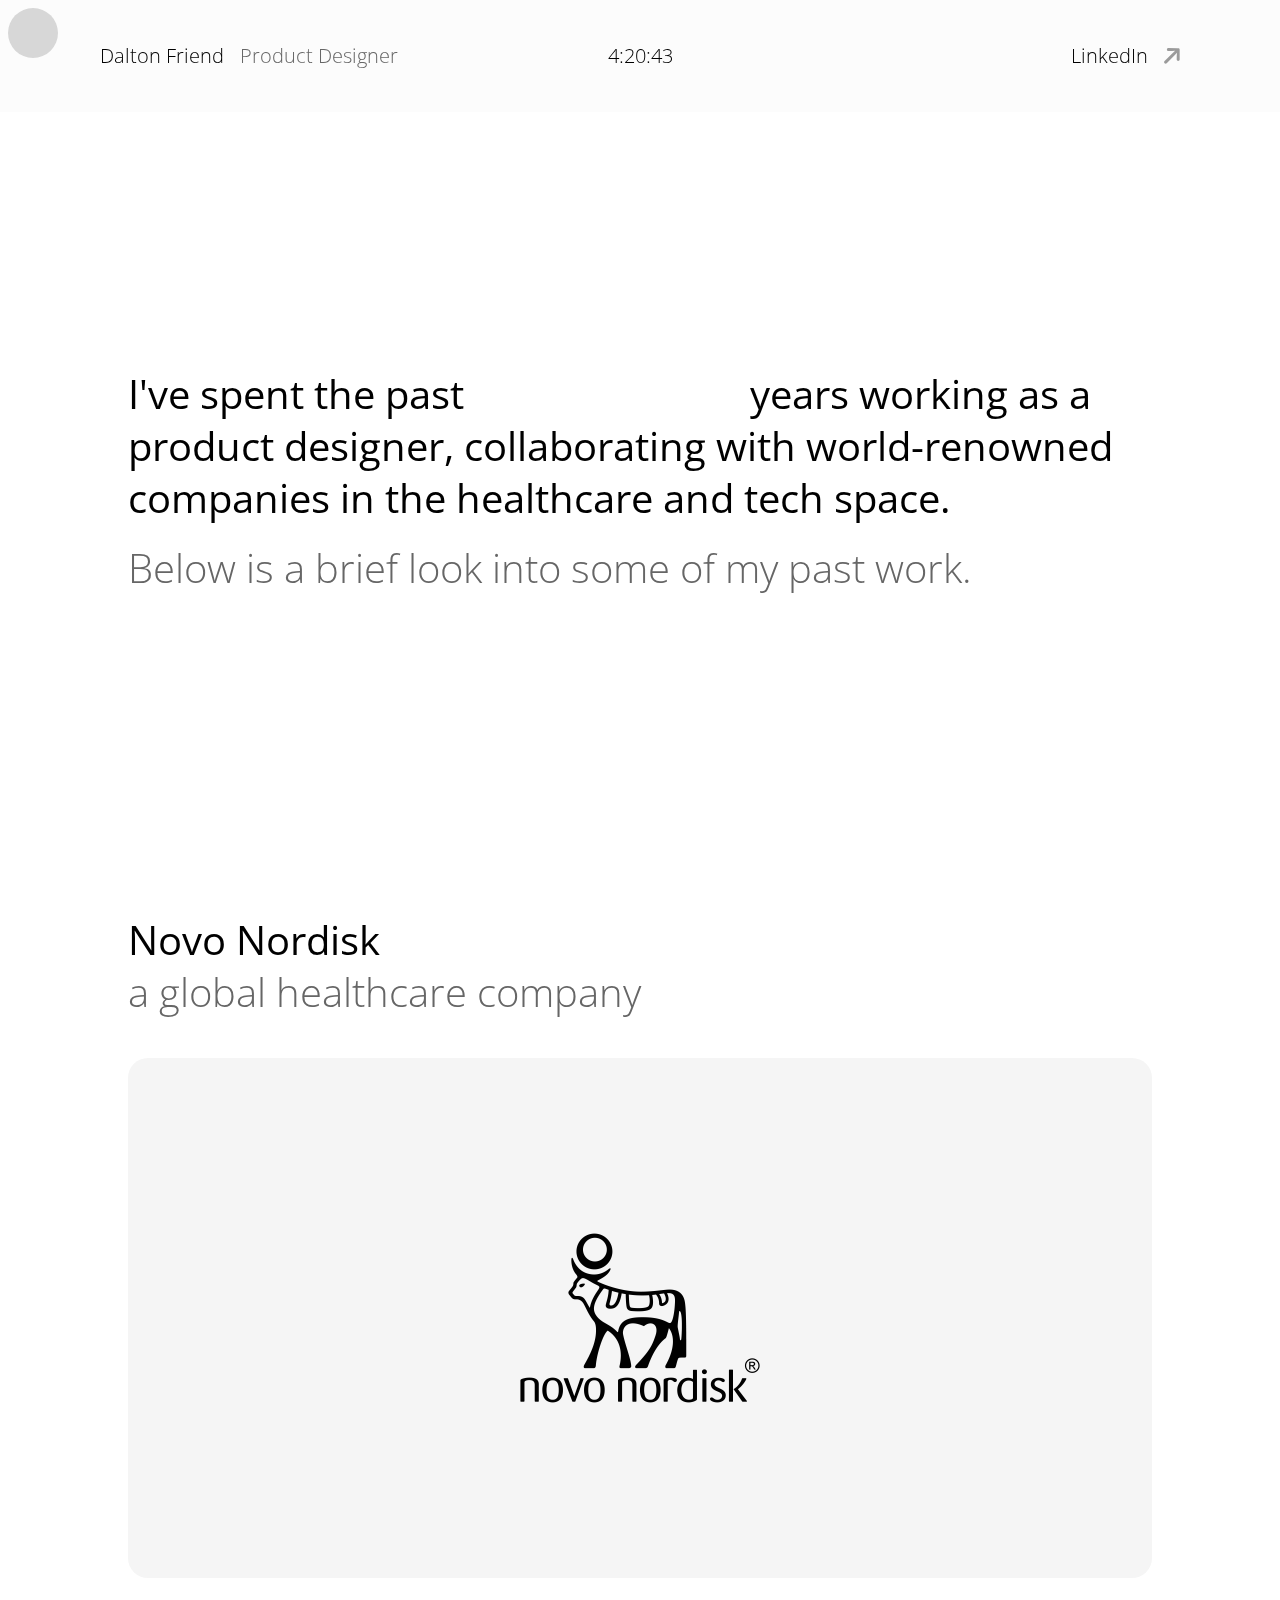
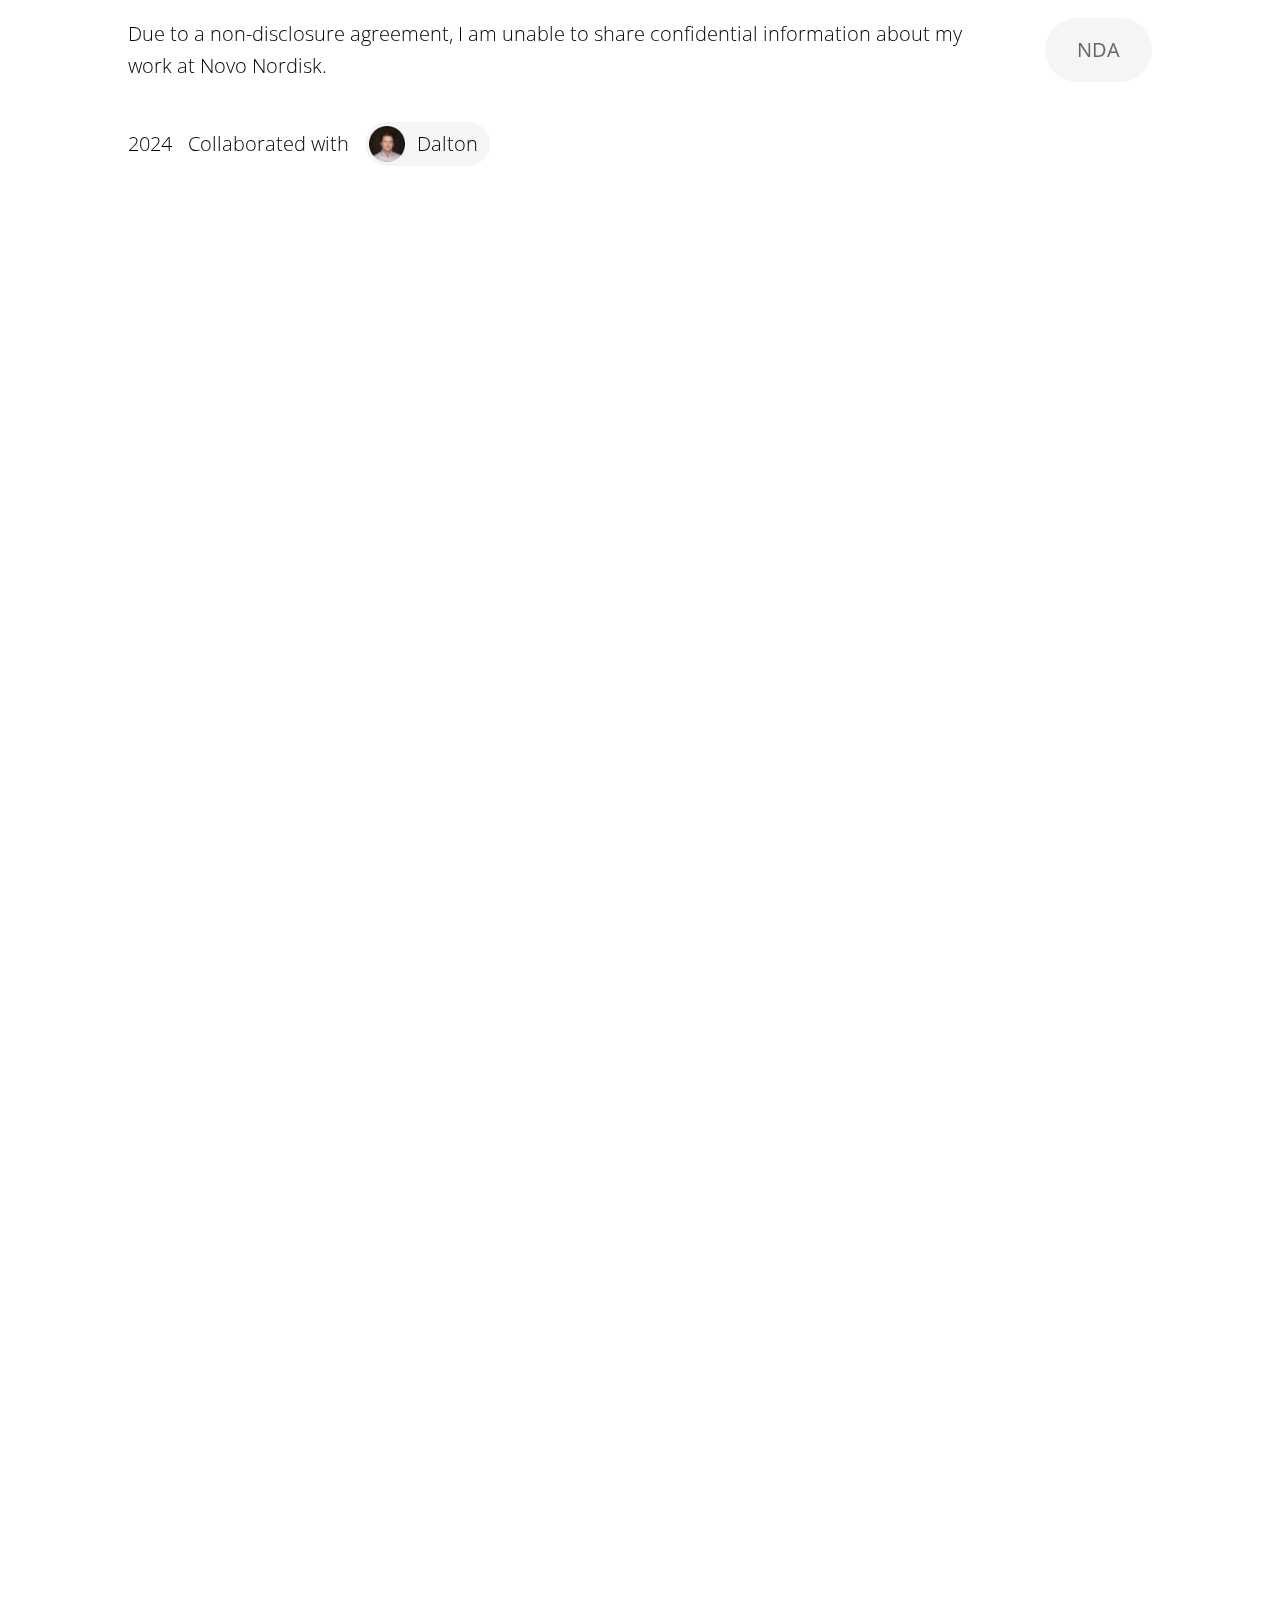
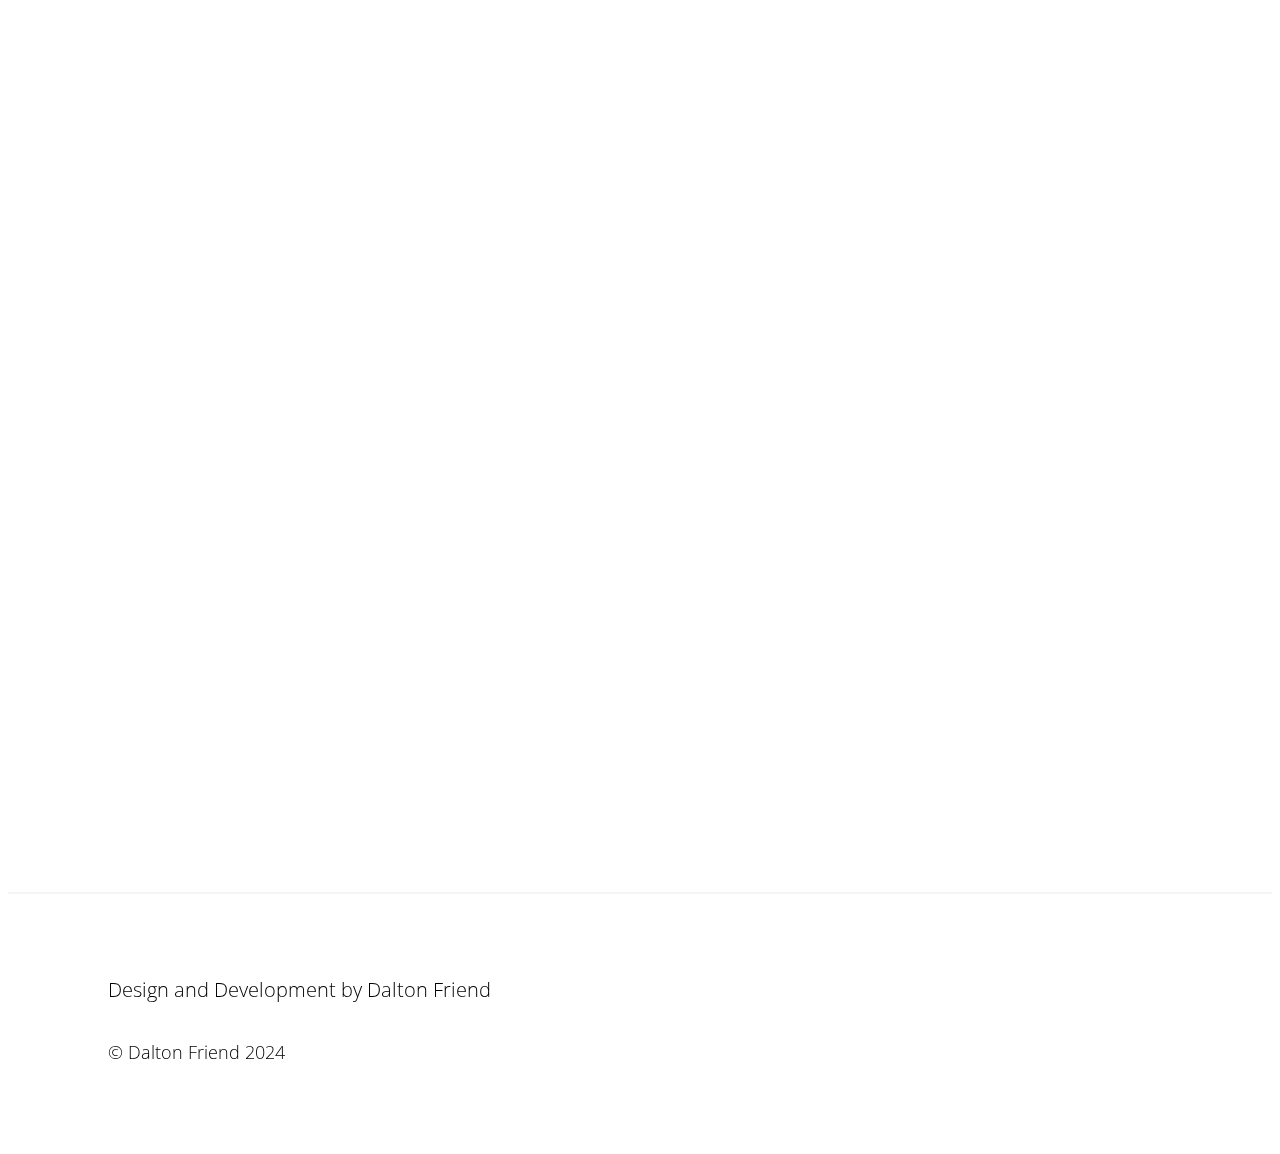
==== commit 1300a32d: "4.6" ====
--- a/index.html
+++ b/index.html
@@ -164,7 +164,7 @@
         <h1 class="dark-grey">a global healthcare company</h1>
       </div>
 
-      <img src="General/image-4.png" alt="Novo Image" class="image_only"/>
+      <img src="General/image-4.png" alt="Novo Image" class="logo_only" id="logo_only"/>
 
       <div class="content_container">
       <!--   <div class="company_logo">
@@ -387,7 +387,7 @@
         <h1 class="dark-grey">is a timesheet management app</h1>
       </div>
 
-      <img src="General/image-1.png" alt="Cherry Image" class="image_only" />
+      <img src="General/image-1.png" alt="Cherry Image" class="logo_only" />
 
       <div class="content_container">
        <!--  <div class="company_logo">
@@ -436,7 +436,7 @@
         </h1>
       </div>
 
-      <img src="General/image-2.png" alt="CSL Vifor Image" class="image_only" />
+      <img src="General/image-2.png" alt="CSL Vifor Image" class="logo_only" />
 
       <div class="content_container">
        <!--  <div class="company_logo">
@@ -504,7 +504,7 @@
         </h1>
       </div>
 
-      <img src="General/image-3.png" alt="Eisai Image" class="image_only" />
+      <img src="General/image-3.png" alt="Eisai Image" class="logo_only" />
 
       <div class="content_container">
      <!--    <div class="company_logo">
--- a/CSS.css
+++ b/CSS.css
@@ -288,7 +288,7 @@
 
 .image_only {
   border-radius: 20px;
-  max-width: 100%;
+  max-width: 1040px;
   height: auto;
   -webkit-object-fit: cover; /* Safari */
   object-fit: cover;
--- a/CSS.css
+++ b/CSS.css
@@ -288,7 +288,7 @@
 
 .image_only {
   border-radius: 20px;
-  max-width: 100%;
+  max-width: 1040px;
   height: auto;
   -webkit-object-fit: cover; /* Safari */
   object-fit: cover;
--- a/CSS.css
+++ b/CSS.css
@@ -288,7 +288,7 @@
 
 .image_only {
   border-radius: 20px;
-  max-width: 100%;
+  max-width: 1040px;
   height: auto;
   -webkit-object-fit: cover; /* Safari */
   object-fit: cover;
